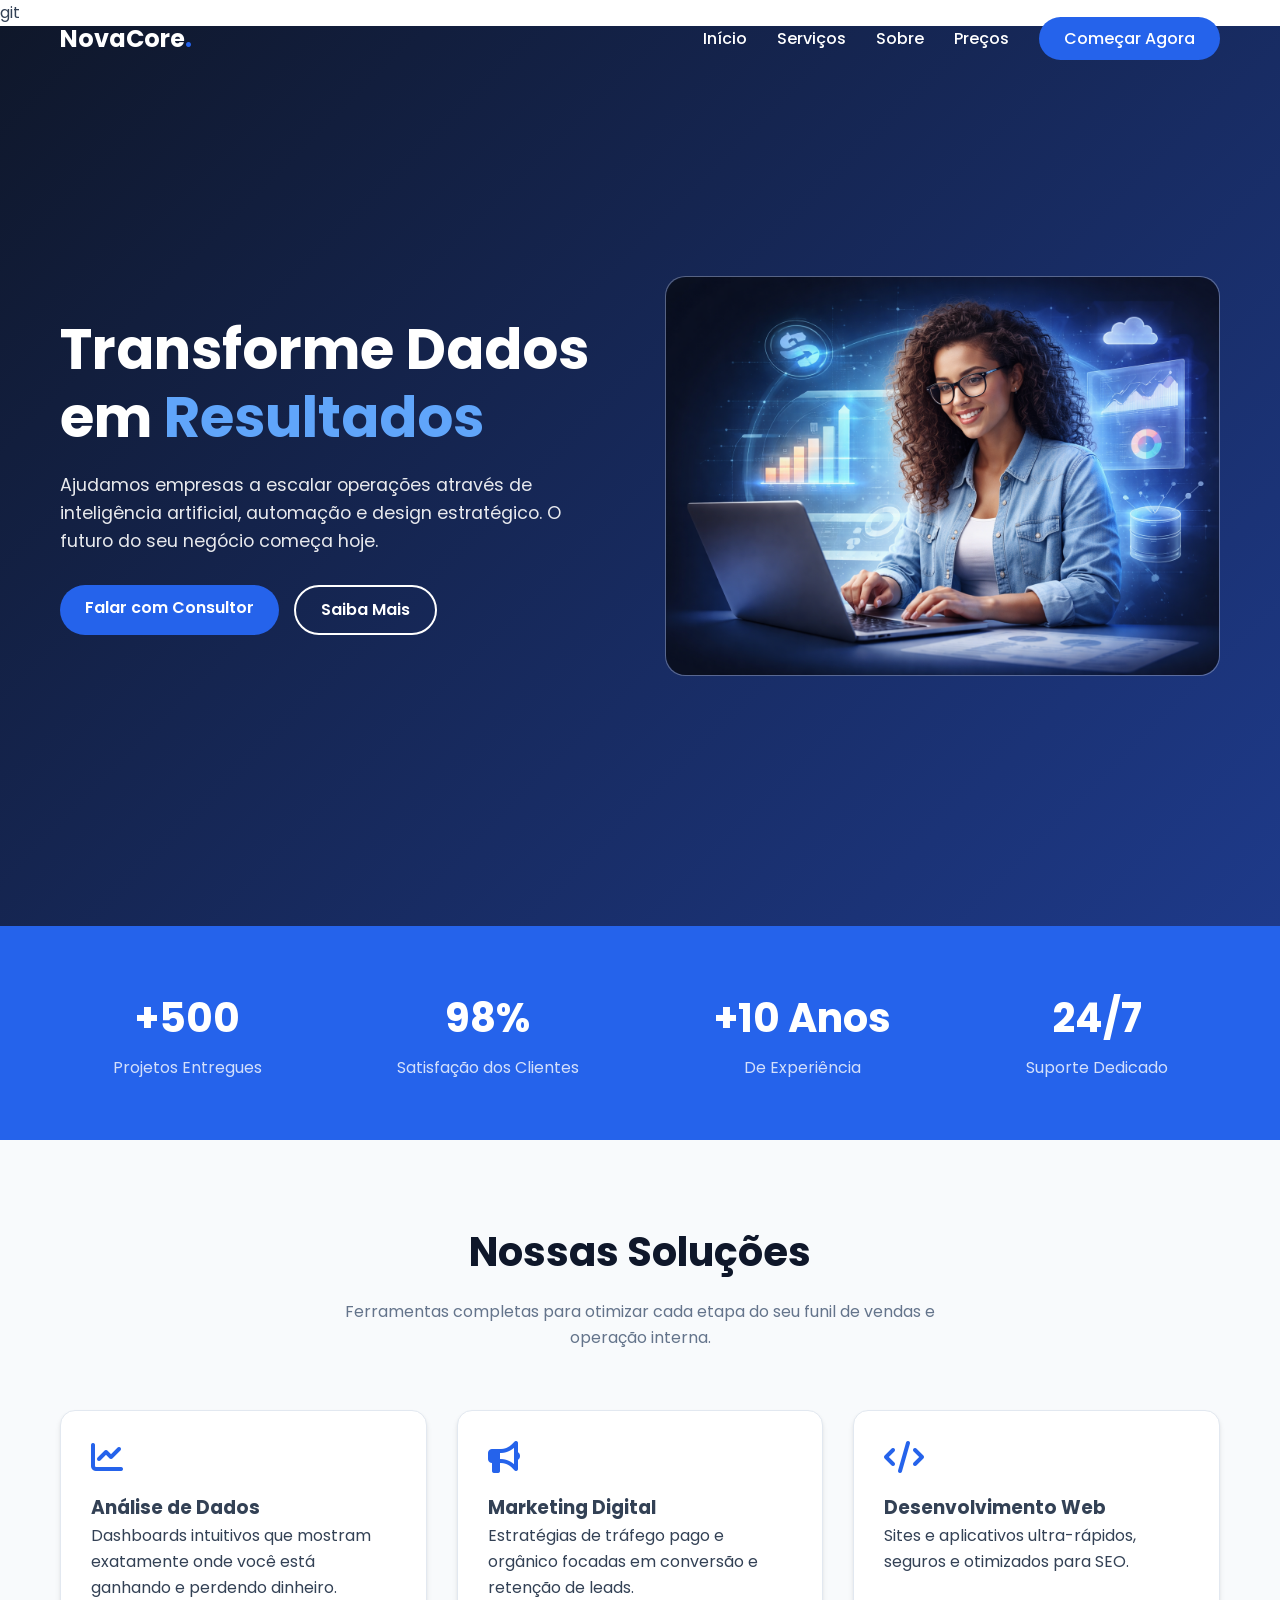
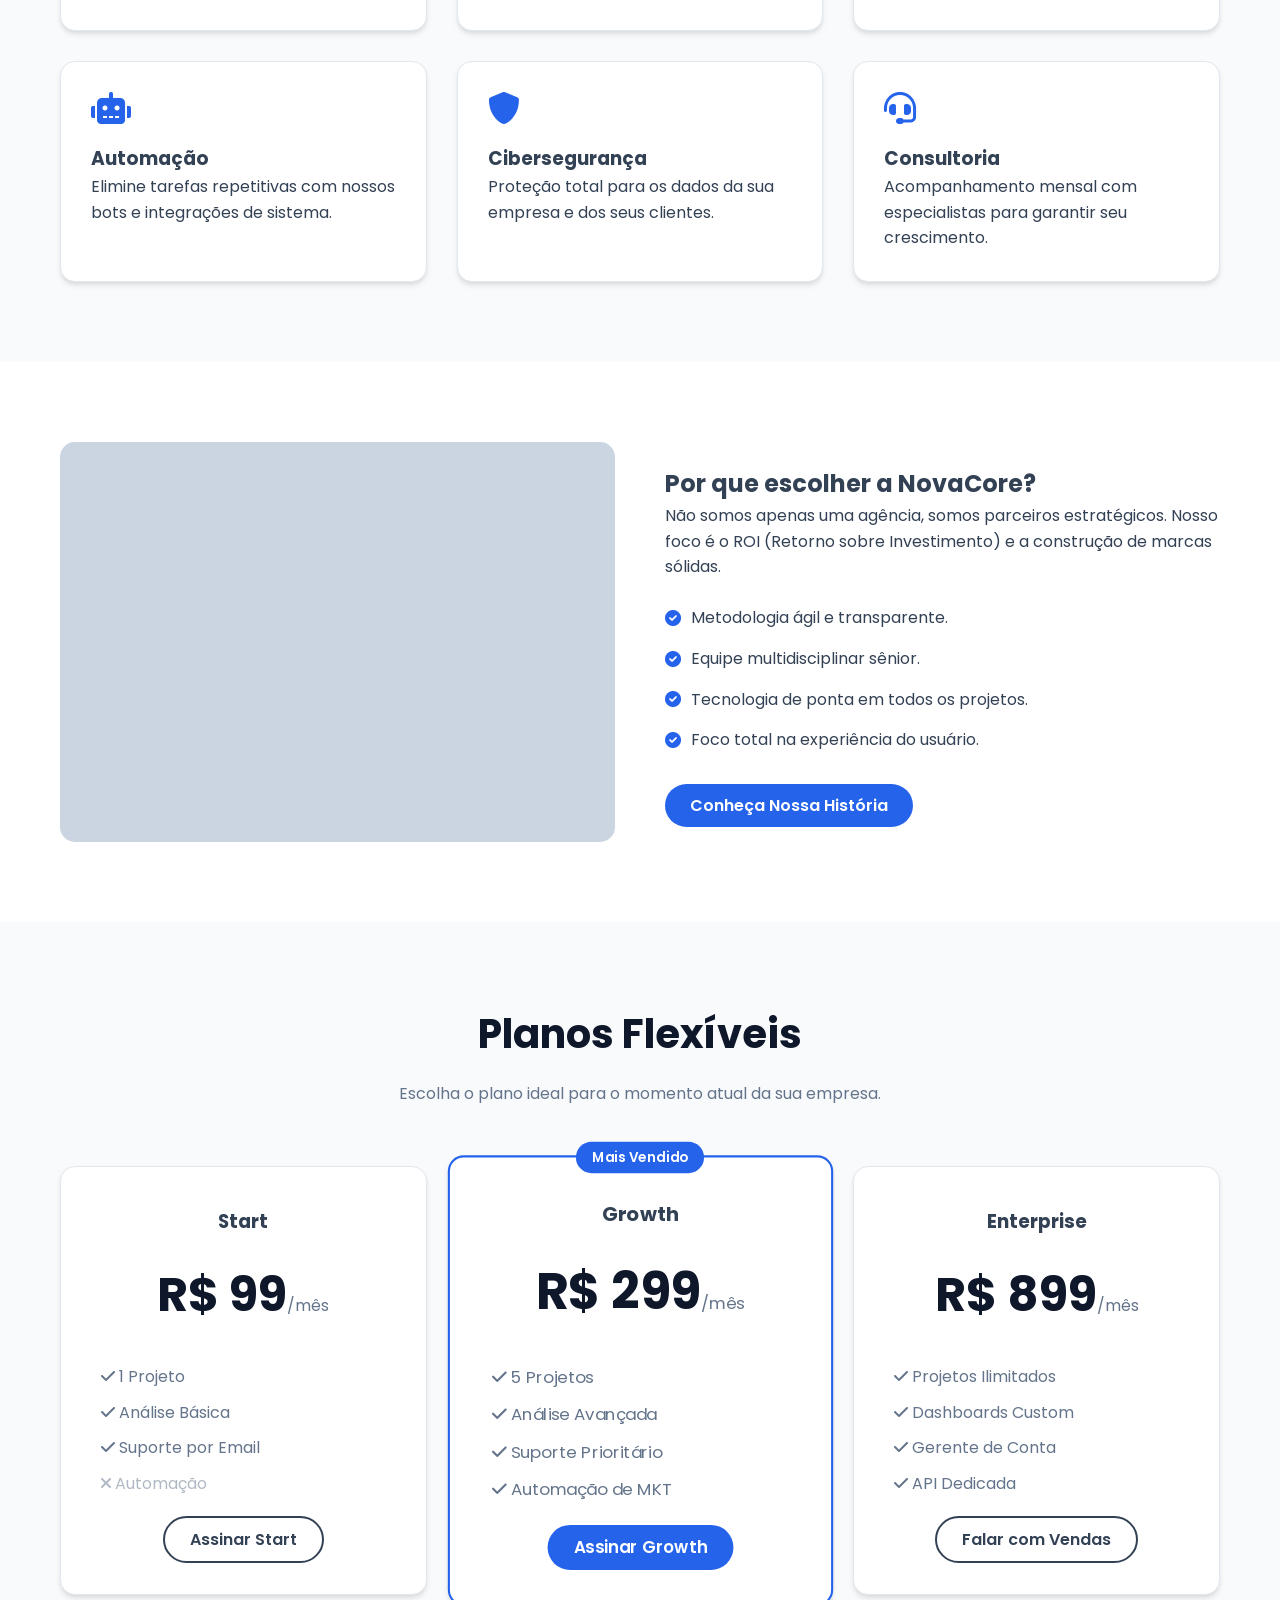
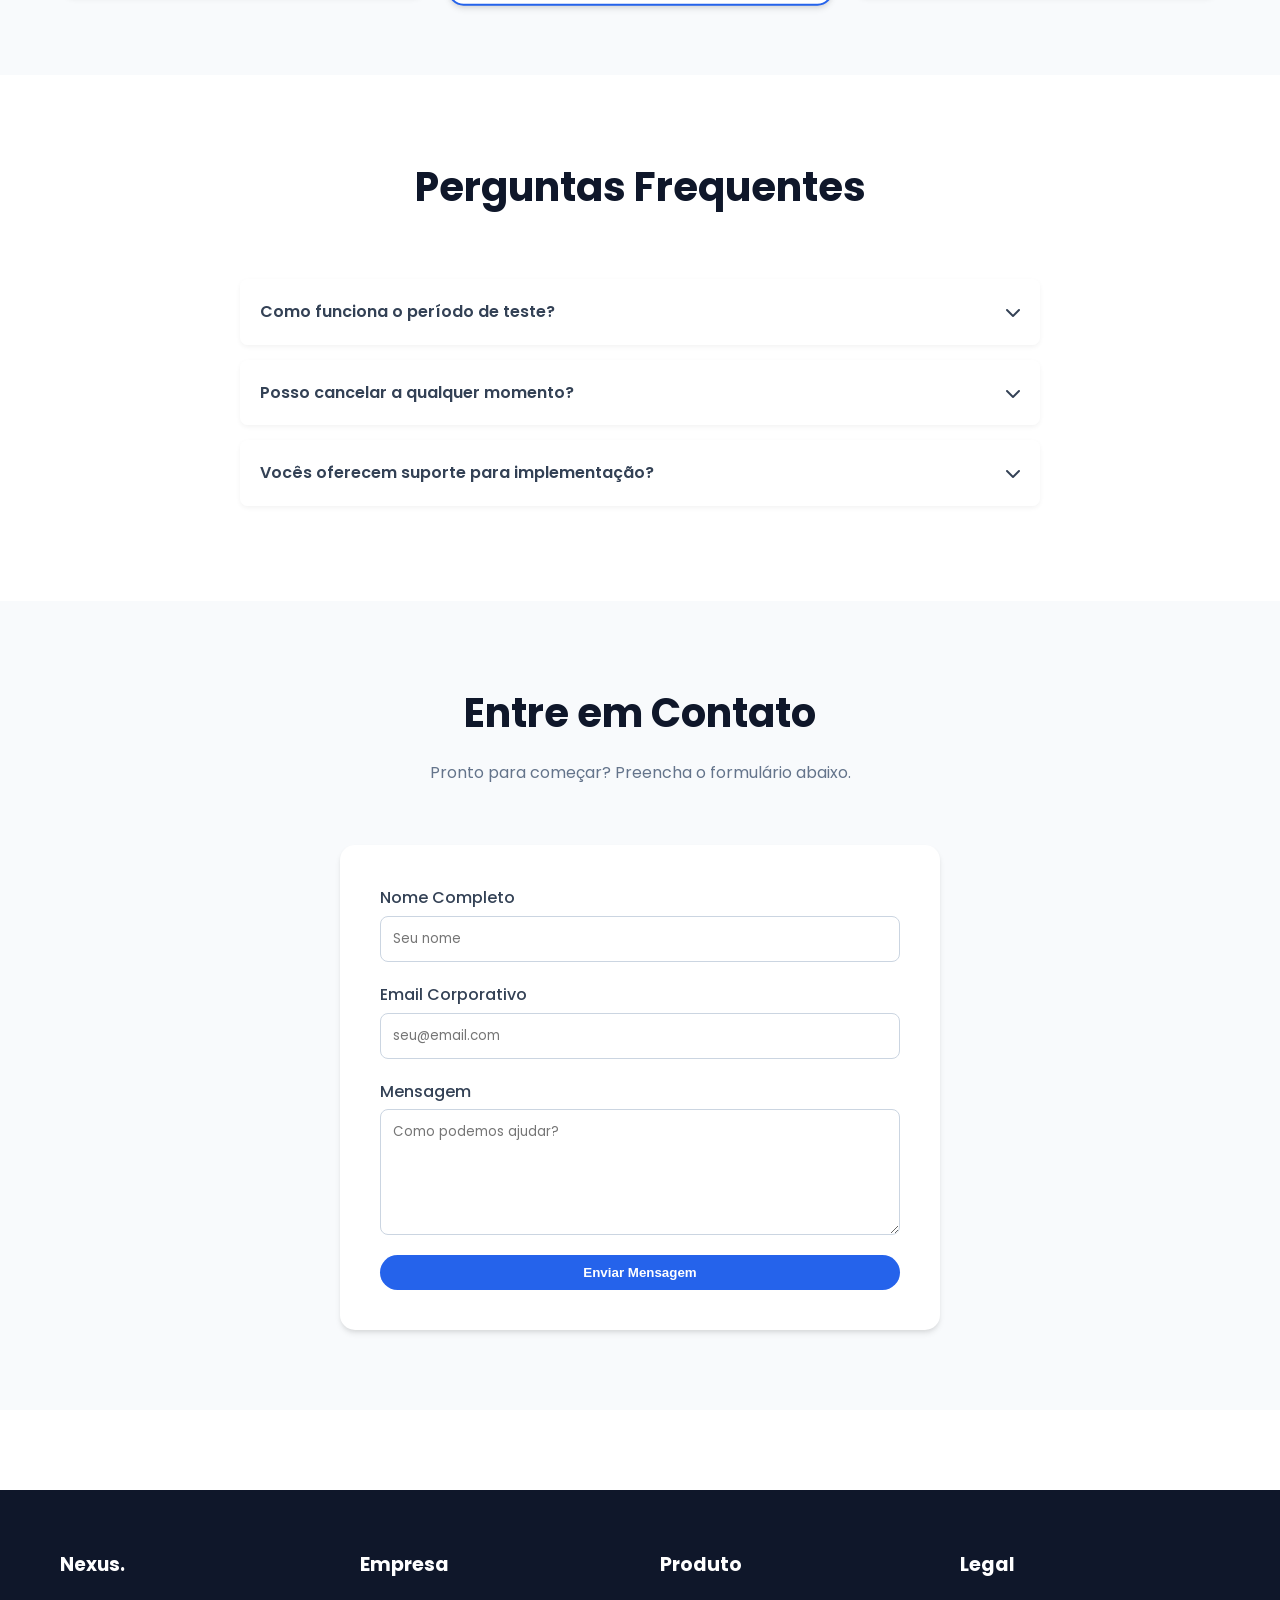
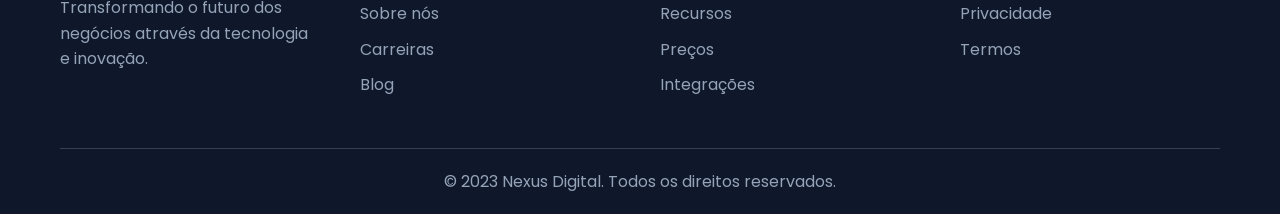
==== projetos/Landing-page/index.html @ 40607ac8 "Portfolio" ====
git <!DOCTYPE html>
<html lang="pt-br">

<head>
    <meta charset="UTF-8">
    <meta name="viewport" content="width=device-width, initial-scale=1.0">
    <title>NovaCore - Soluções Digitais para o Seu Crescimento</title>
    <link href="https://fonts.googleapis.com/css2?family=Poppins:wght@300;400;600;700&display=swap" rel="stylesheet">
    <link rel="stylesheet" href="https://cdnjs.cloudflare.com/ajax/libs/font-awesome/6.0.0/css/all.min.css">

    <style>
        /* --- 1. CONFIGURAÇÕES GERAIS E VARIÁVEIS --- */
        :root {
            --primary-color: #2563eb;
            /* Azul Vibrante */
            --primary-dark: #1e40af;
            --secondary-color: #0f172a;
            /* Azul Escuro/Preto */
            --accent-color: #0ea5e9;
            /* Azul Claro */
            --text-color: #334155;
            --light-bg: #f8fafc;
            --white: #ffffff;
            --transition: all 0.3s ease;
            --shadow: 0 4px 6px -1px rgba(0, 0, 0, 0.1), 0 2px 4px -1px rgba(0, 0, 0, 0.06);
        }

        * {
            margin: 0;
            padding: 0;
            box-sizing: border-box;
        }

        body {
            font-family: 'Poppins', sans-serif;
            color: var(--text-color);
            line-height: 1.6;
            overflow-x: hidden;
        }

        a {
            text-decoration: none;
            color: inherit;
        }

        ul {
            list-style: none;
        }

        img {
            max-width: 100%;
            display: block;
        }

        .container {
            max-width: 1200px;
            margin: 0 auto;
            padding: 0 20px;
        }

        /* --- 2. HEADER E NAV --- */
        header {
            position: fixed;
            top: 0;
            left: 0;
            width: 100%;
            background: transparent;
            z-index: 1000;
            transition: var(--transition);
            padding: 20px 0;
        }

        header.scrolled {
            background: var(--white);
            box-shadow: var(--shadow);
            padding: 15px 0;
        }

        nav {
            display: flex;
            justify-content: space-between;
            align-items: center;
        }

        .logo {
            font-size: 1.5rem;
            font-weight: 700;
            color: var(--white);
        }

        header.scrolled .logo {
            color: var(--secondary-color);
        }

        .nav-links {
            display: flex;
            gap: 30px;
        }

        .nav-links a {
            color: var(--white);
            font-weight: 500;
            transition: var(--transition);
        }

        header.scrolled .nav-links a {
            color: var(--text-color);
        }

        .nav-links a:hover {
            color: var(--accent-color);
        }

        .btn-cta {
            background-color: var(--primary-color);
            color: var(--white);
            padding: 10px 25px;
            border-radius: 50px;
            font-weight: 600;
            transition: var(--transition);
        }

        .btn-cta:hover {
            background-color: var(--primary-dark);
            transform: translateY(-2px);
            color: var(--white);
        }

        /* Menu Mobile Hamburguer */
        .menu-toggle {
            display: none;
            color: var(--white);
            font-size: 1.5rem;
            cursor: pointer;
        }

        header.scrolled .menu-toggle {
            color: var(--secondary-color);
        }

        /* --- 3. HERO SECTION --- */
        .hero {
            background: linear-gradient(135deg, var(--secondary-color) 0%, #1e3a8a 100%);
            height: 100vh;
            display: flex;
            align-items: center;
            color: var(--white);
            padding-top: 80px;
            position: relative;
        }

        .hero-image img {
            width: 100%;
            height: 100%;
            object-fit: cover;
            border-radius: 20px;
        }

        .hero-content {
            display: grid;
            grid-template-columns: 1fr 1fr;
            gap: 50px;
            align-items: center;
        }

        .hero-text h1 {
            font-size: 3.5rem;
            line-height: 1.2;
            margin-bottom: 20px;
        }

        .hero-text p {
            font-size: 1.1rem;
            margin-bottom: 30px;
            opacity: 0.9;
        }

        .hero-buttons {
            display: flex;
            gap: 15px;
        }

        .btn-outline {
            border: 2px solid var(--white);
            color: var(--white);
            padding: 10px 25px;
            border-radius: 50px;
            font-weight: 600;
            transition: var(--transition);
        }

        .btn-outline:hover {
            background: var(--white);
            color: var(--secondary-color);
        }

        /* Placeholder para imagem Hero */
        .hero-image {
            background: rgba(255, 255, 255, 0.1);
            height: 400px;
            border-radius: 20px;
            display: flex;
            align-items: center;
            justify-content: center;
            backdrop-filter: blur(10px);
            border: 1px solid rgba(255, 255, 255, 0.2);
        }

        /* --- 4. SECTIONS GERAIS --- */
        section {
            padding: 80px 0;
        }

        .section-header {
            text-align: center;
            margin-bottom: 60px;
        }

        .section-header h2 {
            font-size: 2.5rem;
            color: var(--secondary-color);
            margin-bottom: 15px;
        }

        .section-header p {
            max-width: 600px;
            margin: 0 auto;
            color: #64748b;
        }

        /* --- 5. FEATURES / SERVIÇOS --- */
        .features-grid {
            display: grid;
            grid-template-columns: repeat(auto-fit, minmax(300px, 1fr));
            gap: 30px;
        }

        .feature-card {
            background: var(--white);
            padding: 30px;
            border-radius: 15px;
            box-shadow: var(--shadow);
            transition: var(--transition);
            border: 1px solid #e2e8f0;
        }

        .feature-card:hover {
            transform: translateY(-10px);
            border-color: var(--primary-color);
        }

        .feature-icon {
            font-size: 2rem;
            color: var(--primary-color);
            margin-bottom: 20px;
        }

        /* --- 6. ABOUT SECTION --- */
        .bg-light {
            background-color: var(--light-bg);
        }

        .about-grid {
            display: grid;
            grid-template-columns: 1fr 1fr;
            gap: 50px;
            align-items: center;
        }

        .about-img {
            background: #cbd5e1;
            height: 400px;
            border-radius: 15px;
            background-image: url('https://images.unsplash.com/photo-1522071820081-009f0129c71c?ixlib=rb-1.2.1&auto=format&fit=crop&w=800&q=80');
            background-size: cover;
            background-position: center;
        }

        .check-list li {
            margin-bottom: 15px;
            display: flex;
            align-items: center;
            gap: 10px;
        }

        .check-list i {
            color: var(--primary-color);
        }

        /* --- 7. ESTATÍSTICAS --- */
        .stats {
            background: var(--primary-color);
            color: var(--white);
            padding: 60px 0;
        }

        .stats-grid {
            display: flex;
            justify-content: space-around;
            text-align: center;
            flex-wrap: wrap;
            gap: 30px;
        }

        .stat-item h3 {
            font-size: 2.5rem;
            margin-bottom: 5px;
        }

        .stat-item p {
            opacity: 0.8;
        }

        /* --- 8. PREÇOS --- */
        .pricing-grid {
            display: grid;
            grid-template-columns: repeat(auto-fit, minmax(300px, 1fr));
            gap: 30px;
        }

        .price-card {
            background: var(--white);
            padding: 40px;
            border-radius: 15px;
            text-align: center;
            box-shadow: var(--shadow);
            border: 1px solid #e2e8f0;
            position: relative;
        }

        .price-card.popular {
            border: 2px solid var(--primary-color);
            transform: scale(1.05);
            z-index: 2;
        }

        .popular-badge {
            position: absolute;
            top: -15px;
            left: 50%;
            transform: translateX(-50%);
            background: var(--primary-color);
            color: var(--white);
            padding: 5px 15px;
            border-radius: 20px;
            font-size: 0.8rem;
            font-weight: 600;
        }

        .price {
            font-size: 3rem;
            font-weight: 700;
            color: var(--secondary-color);
            margin: 20px 0;
        }

        .price span {
            font-size: 1rem;
            color: #64748b;
            font-weight: 400;
        }

        .price-features {
            margin: 30px 0;
            text-align: left;
        }

        .price-features li {
            margin-bottom: 10px;
            color: #64748b;
        }

        /* --- 9. FAQ ACCORDION --- */
        .accordion {
            max-width: 800px;
            margin: 0 auto;
        }

        .accordion-item {
            background: var(--white);
            margin-bottom: 15px;
            border-radius: 8px;
            box-shadow: 0 2px 5px rgba(0, 0, 0, 0.05);
            overflow: hidden;
        }

        .accordion-header {
            padding: 20px;
            cursor: pointer;
            display: flex;
            justify-content: space-between;
            align-items: center;
            font-weight: 600;
            background: var(--white);
        }

        .accordion-content {
            padding: 0 20px;
            max-height: 0;
            overflow: hidden;
            transition: max-height 0.3s ease-out;
            background: #f8fafc;
        }

        .accordion-content p {
            padding: 20px 0;
        }

        .accordion-header.active i {
            transform: rotate(180deg);
        }

        .accordion-header i {
            transition: transform 0.3s ease;
        }

        /* --- 10. CONTATO E FOOTER --- */
        .contact-form {
            max-width: 600px;
            margin: 0 auto;
            background: var(--white);
            padding: 40px;
            border-radius: 15px;
            box-shadow: var(--shadow);
        }

        .form-group {
            margin-bottom: 20px;
        }

        .form-group label {
            display: block;
            margin-bottom: 5px;
            font-weight: 500;
        }

        .form-group input,
        .form-group textarea {
            width: 100%;
            padding: 12px;
            border: 1px solid #cbd5e1;
            border-radius: 8px;
            font-family: inherit;
        }

        .form-group input:focus,
        .form-group textarea:focus {
            outline: none;
            border-color: var(--primary-color);
        }

        footer {
            background: var(--secondary-color);
            color: var(--white);
            padding: 60px 0 20px;
            margin-top: 80px;
        }

        .footer-grid {
            display: grid;
            grid-template-columns: repeat(auto-fit, minmax(200px, 1fr));
            gap: 40px;
            margin-bottom: 40px;
        }

        .footer-col h4 {
            margin-bottom: 20px;
            font-size: 1.2rem;
        }

        .footer-col ul li {
            margin-bottom: 10px;
        }

        .footer-col ul li a {
            color: #94a3b8;
            transition: var(--transition);
        }

        .footer-col ul li a:hover {
            color: var(--white);
        }

        .copyright {
            text-align: center;
            border-top: 1px solid #334155;
            padding-top: 20px;
            color: #94a3b8;
        }

        /* --- RESPONSIVIDADE --- */
        @media (max-width: 768px) {
            .nav-links {
                display: none;
                /* Esconde menu no desktop */
                flex-direction: column;
                position: absolute;
                top: 70px;
                right: 0;
                width: 100%;
                background: var(--secondary-color);
                text-align: center;
                padding: 20px 0;
            }

            .nav-links.active {
                display: flex;
            }

            .menu-toggle {
                display: block;
            }

            .hero-content {
                grid-template-columns: 1fr;
                text-align: center;
            }

            .hero-text h1 {
                font-size: 2.5rem;
            }

            .hero-buttons {
                justify-content: center;
            }

            .about-grid {
                grid-template-columns: 1fr;
            }

            .price-card.popular {
                transform: scale(1);
            }

            .hero-image {
                display: none;
            }
        }
    </style>
</head>

<body>

    <header id="header">
        <div class="container">
            <nav>
                <a href="#" class="logo">NovaCore<span style="color:var(--primary-color)">.</span></a>
                <div class="menu-toggle" id="mobile-menu">
                    <i class="fas fa-bars"></i>
                </div>
                <ul class="nav-links">
                    <li><a href="#inicio">Início</a></li>
                    <li><a href="#servicos">Serviços</a></li>
                    <li><a href="#sobre">Sobre</a></li>
                    <li><a href="#precos">Preços</a></li>
                    <li><a href="#contato" class="btn-cta">Começar Agora</a></li>
                </ul>
            </nav>
        </div>
    </header>

    <section class="hero" id="inicio">
        <div class="container">
            <div class="hero-content">
                <div class="hero-text">
                    <h1>Transforme Dados em <span style="color: #60a5fa;">Resultados</span></h1>
                    <p>Ajudamos empresas a escalar operações através de inteligência artificial, automação e design
                        estratégico. O futuro do seu negócio começa hoje.</p>
                    <div class="hero-buttons">
                        <a href="#contato" class="btn-cta">Falar com Consultor</a>
                        <a href="#servicos" class="btn-outline">Saiba Mais</a>
                    </div>
                </div>
                <div class="hero-image">
                    <img src="img/imagem01.png" alt="Imagem tecnologia">
                </div>
            </div>
        </div>
    </section>

    <div class="stats">
        <div class="container">
            <div class="stats-grid">
                <div class="stat-item">
                    <h3>+500</h3>
                    <p>Projetos Entregues</p>
                </div>
                <div class="stat-item">
                    <h3>98%</h3>
                    <p>Satisfação dos Clientes</p>
                </div>
                <div class="stat-item">
                    <h3>+10 Anos</h3>
                    <p>De Experiência</p>
                </div>
                <div class="stat-item">
                    <h3>24/7</h3>
                    <p>Suporte Dedicado</p>
                </div>
            </div>
        </div>
    </div>

    <section id="servicos" class="bg-light">
        <div class="container">
            <div class="section-header">
                <h2>Nossas Soluções</h2>
                <p>Ferramentas completas para otimizar cada etapa do seu funil de vendas e operação interna.</p>
            </div>
            <div class="features-grid">
                <div class="feature-card">
                    <i class="fas fa-chart-line feature-icon"></i>
                    <h3>Análise de Dados</h3>
                    <p>Dashboards intuitivos que mostram exatamente onde você está ganhando e perdendo dinheiro.</p>
                </div>
                <div class="feature-card">
                    <i class="fas fa-bullhorn feature-icon"></i>
                    <h3>Marketing Digital</h3>
                    <p>Estratégias de tráfego pago e orgânico focadas em conversão e retenção de leads.</p>
                </div>
                <div class="feature-card">
                    <i class="fas fa-code feature-icon"></i>
                    <h3>Desenvolvimento Web</h3>
                    <p>Sites e aplicativos ultra-rápidos, seguros e otimizados para SEO.</p>
                </div>
                <div class="feature-card">
                    <i class="fas fa-robot feature-icon"></i>
                    <h3>Automação</h3>
                    <p>Elimine tarefas repetitivas com nossos bots e integrações de sistema.</p>
                </div>
                <div class="feature-card">
                    <i class="fas fa-shield-alt feature-icon"></i>
                    <h3>Cibersegurança</h3>
                    <p>Proteção total para os dados da sua empresa e dos seus clientes.</p>
                </div>
                <div class="feature-card">
                    <i class="fas fa-headset feature-icon"></i>
                    <h3>Consultoria</h3>
                    <p>Acompanhamento mensal com especialistas para garantir seu crescimento.</p>
                </div>
            </div>
        </div>
    </section>

    <section id="sobre">
        <div class="container">
            <div class="about-grid">
                <div class="about-img">
                </div>
                <div class="about-text">
                    <h2>Por que escolher a NovaCore?</h2>
                    <p>Não somos apenas uma agência, somos parceiros estratégicos. Nosso foco é o ROI (Retorno sobre
                        Investimento) e a construção de marcas sólidas.</p>
                    <br>
                    <ul class="check-list">
                        <li><i class="fas fa-check-circle"></i> Metodologia ágil e transparente.</li>
                        <li><i class="fas fa-check-circle"></i> Equipe multidisciplinar sênior.</li>
                        <li><i class="fas fa-check-circle"></i> Tecnologia de ponta em todos os projetos.</li>
                        <li><i class="fas fa-check-circle"></i> Foco total na experiência do usuário.</li>
                    </ul>
                    <br>
                    <a href="#" class="btn-cta">Conheça Nossa História</a>
                </div>
            </div>
        </div>
    </section>

    <section id="precos" class="bg-light">
        <div class="container">
            <div class="section-header">
                <h2>Planos Flexíveis</h2>
                <p>Escolha o plano ideal para o momento atual da sua empresa.</p>
            </div>
            <div class="pricing-grid">
                <div class="price-card">
                    <h3>Start</h3>
                    <div class="price">R$ 99<span>/mês</span></div>
                    <ul class="price-features">
                        <li><i class="fas fa-check"></i> 1 Projeto</li>
                        <li><i class="fas fa-check"></i> Análise Básica</li>
                        <li><i class="fas fa-check"></i> Suporte por Email</li>
                        <li style="opacity: 0.5;"><i class="fas fa-times"></i> Automação</li>
                    </ul>
                    <a href="#" class="btn-outline"
                        style="color:var(--text-color); border-color:var(--text-color)">Assinar Start</a>
                </div>

                <div class="price-card popular">
                    <div class="popular-badge">Mais Vendido</div>
                    <h3>Growth</h3>
                    <div class="price">R$ 299<span>/mês</span></div>
                    <ul class="price-features">
                        <li><i class="fas fa-check"></i> 5 Projetos</li>
                        <li><i class="fas fa-check"></i> Análise Avançada</li>
                        <li><i class="fas fa-check"></i> Suporte Prioritário</li>
                        <li><i class="fas fa-check"></i> Automação de MKT</li>
                    </ul>
                    <a href="#" class="btn-cta">Assinar Growth</a>
                </div>

                <div class="price-card">
                    <h3>Enterprise</h3>
                    <div class="price">R$ 899<span>/mês</span></div>
                    <ul class="price-features">
                        <li><i class="fas fa-check"></i> Projetos Ilimitados</li>
                        <li><i class="fas fa-check"></i> Dashboards Custom</li>
                        <li><i class="fas fa-check"></i> Gerente de Conta</li>
                        <li><i class="fas fa-check"></i> API Dedicada</li>
                    </ul>
                    <a href="#" class="btn-outline"
                        style="color:var(--text-color); border-color:var(--text-color)">Falar com Vendas</a>
                </div>
            </div>
        </div>
    </section>

    <section id="faq">
        <div class="container">
            <div class="section-header">
                <h2>Perguntas Frequentes</h2>
            </div>
            <div class="accordion">
                <div class="accordion-item">
                    <div class="accordion-header">
                        Como funciona o período de teste?
                        <i class="fas fa-chevron-down"></i>
                    </div>
                    <div class="accordion-content">
                        <p>Oferecemos 14 dias gratuitos no plano Growth para você testar todas as funcionalidades sem
                            compromisso. Não exigimos cartão de crédito.</p>
                    </div>
                </div>
                <div class="accordion-item">
                    <div class="accordion-header">
                        Posso cancelar a qualquer momento?
                        <i class="fas fa-chevron-down"></i>
                    </div>
                    <div class="accordion-content">
                        <p>Sim! Não temos fidelidade. Você pode cancelar sua assinatura diretamente no painel do usuário
                            com um clique.</p>
                    </div>
                </div>
                <div class="accordion-item">
                    <div class="accordion-header">
                        Vocês oferecem suporte para implementação?
                        <i class="fas fa-chevron-down"></i>
                    </div>
                    <div class="accordion-content">
                        <p>Sim, todos os planos contam com suporte. O plano Enterprise inclui um gerente de conta
                            dedicado para auxiliar na implementação técnica.</p>
                    </div>
                </div>
            </div>
        </div>
    </section>

    <section id="contato" class="bg-light">
        <div class="container">
            <div class="section-header">
                <h2>Entre em Contato</h2>
                <p>Pronto para começar? Preencha o formulário abaixo.</p>
            </div>
            <div class="contact-form">
                <form id="formContato">
                    <div class="form-group">
                        <label>Nome Completo</label>
                        <input type="text" placeholder="Seu nome" required>
                    </div>
                    <div class="form-group">
                        <label>Email Corporativo</label>
                        <input type="email" placeholder="seu@email.com" required>
                    </div>
                    <div class="form-group">
                        <label>Mensagem</label>
                        <textarea rows="5" placeholder="Como podemos ajudar?" required></textarea>
                    </div>
                    <button type="submit" class="btn-cta" style="border:none; width:100%; cursor:pointer;">Enviar
                        Mensagem</button>
                </form>
            </div>
        </div>
    </section>

    <footer>
        <div class="container">
            <div class="footer-grid">
                <div class="footer-col">
                    <h3>Nexus.</h3>
                    <p style="margin-top: 15px; color: #94a3b8;">Transformando o futuro dos negócios através da
                        tecnologia e inovação.</p>
                </div>
                <div class="footer-col">
                    <h4>Empresa</h4>
                    <ul>
                        <li><a href="#">Sobre nós</a></li>
                        <li><a href="#">Carreiras</a></li>
                        <li><a href="#">Blog</a></li>
                    </ul>
                </div>
                <div class="footer-col">
                    <h4>Produto</h4>
                    <ul>
                        <li><a href="#">Recursos</a></li>
                        <li><a href="#">Preços</a></li>
                        <li><a href="#">Integrações</a></li>
                    </ul>
                </div>
                <div class="footer-col">
                    <h4>Legal</h4>
                    <ul>
                        <li><a href="#">Privacidade</a></li>
                        <li><a href="#">Termos</a></li>
                    </ul>
                </div>
            </div>
            <div class="copyright">
                <p>&copy; 2023 Nexus Digital. Todos os direitos reservados.</p>
            </div>
        </div>
    </footer>

    <script>
        // 1. Header Fixo ao Rolar
        window.addEventListener('scroll', function () {
            const header = document.querySelector('header');
            header.classList.toggle('scrolled', window.scrollY > 50);
        });

        // 2. Menu Mobile
        const menuToggle = document.getElementById('mobile-menu');
        const navLinks = document.querySelector('.nav-links');

        menuToggle.addEventListener('click', () => {
            navLinks.classList.toggle('active');
        });

        // Fechar menu ao clicar em um link
        document.querySelectorAll('.nav-links a').forEach(link => {
            link.addEventListener('click', () => {
                navLinks.classList.remove('active');
            });
        });

        // 3. Accordion FAQ
        const accordionHeaders = document.querySelectorAll('.accordion-header');

        accordionHeaders.forEach(header => {
            header.addEventListener('click', () => {
                const content = header.nextElementSibling;
                header.classList.toggle('active');

                if (header.classList.contains('active')) {
                    content.style.maxHeight = content.scrollHeight + "px";
                } else {
                    content.style.maxHeight = 0;
                }

                // Fecha outros (Opcional - estilo sanfona única)
                accordionHeaders.forEach(otherHeader => {
                    if (otherHeader !== header && otherHeader.classList.contains('active')) {
                        otherHeader.classList.remove('active');
                        otherHeader.nextElementSibling.style.maxHeight = 0;
                    }
                });
            });
        });

        // 4. Simulação de Envio de Formulário
        document.getElementById('formContato').addEventListener('submit', function (e) {
            e.preventDefault();
            const btn = this.querySelector('button');
            const originalText = btn.innerText;

            btn.innerText = 'Enviando...';

            setTimeout(() => {
                alert('Mensagem enviada com sucesso! Entraremos em contato em breve.');
                this.reset();
                btn.innerText = originalText;
            }, 1500);
        });

        // 5. Scroll Suave (Smooth Scroll) para navegadores antigos
        document.querySelectorAll('a[href^="#"]').forEach(anchor => {
            anchor.addEventListener('click', function (e) {
                e.preventDefault();
                document.querySelector(this.getAttribute('href')).scrollIntoView({
                    behavior: 'smooth'
                });
            });
        });
    </script>
</body>

</html>
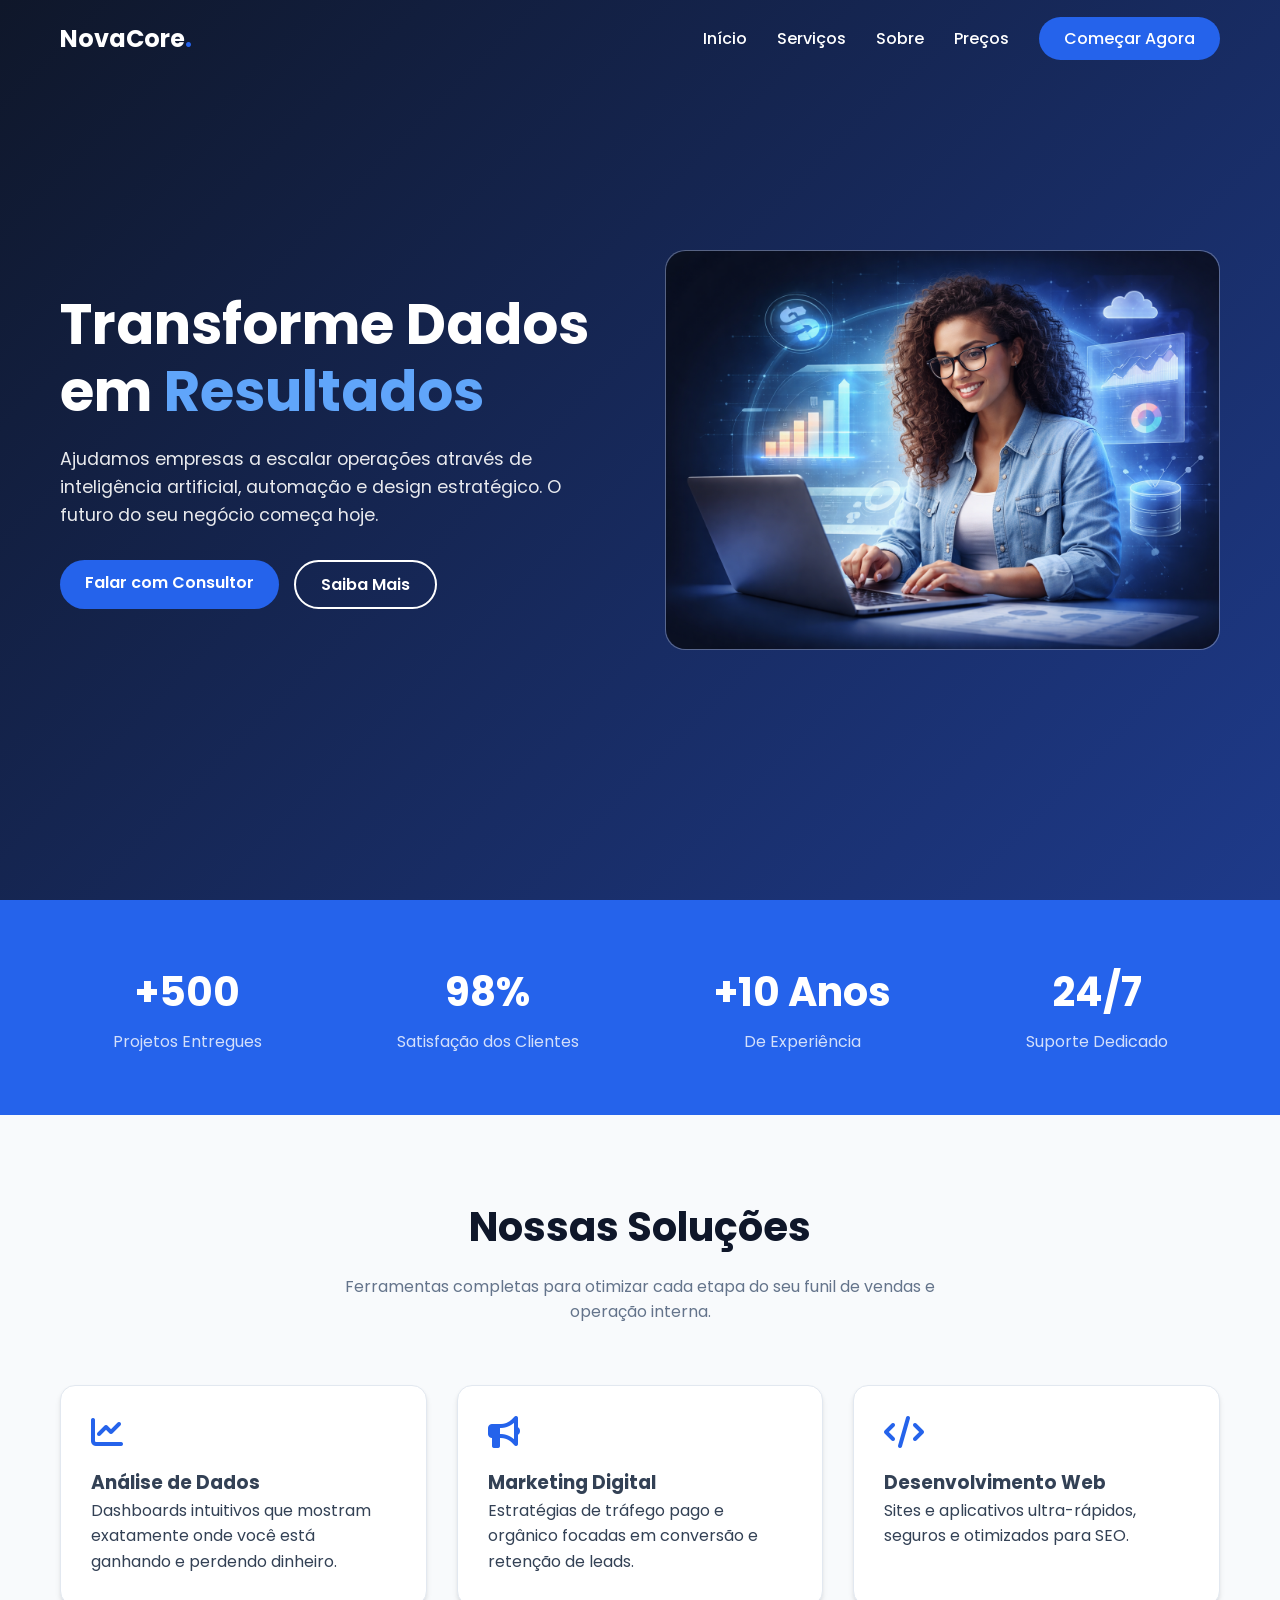
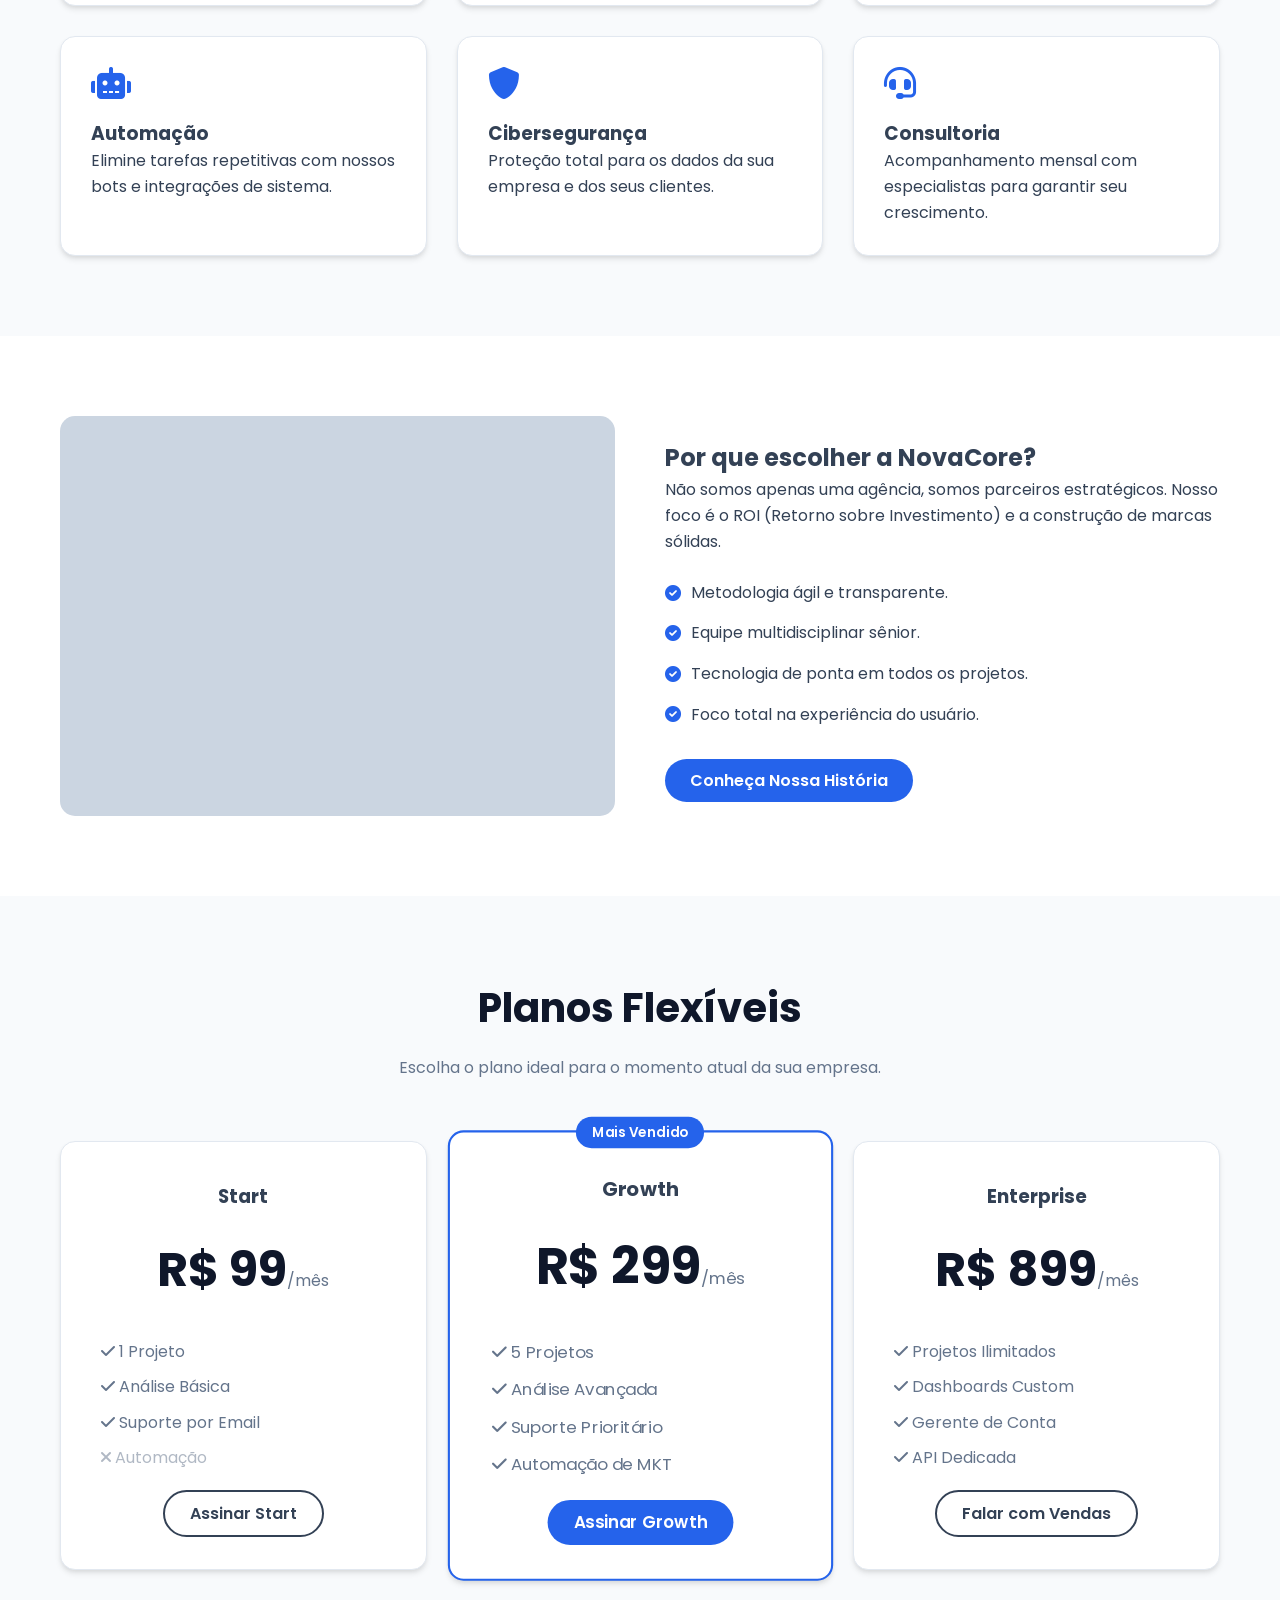
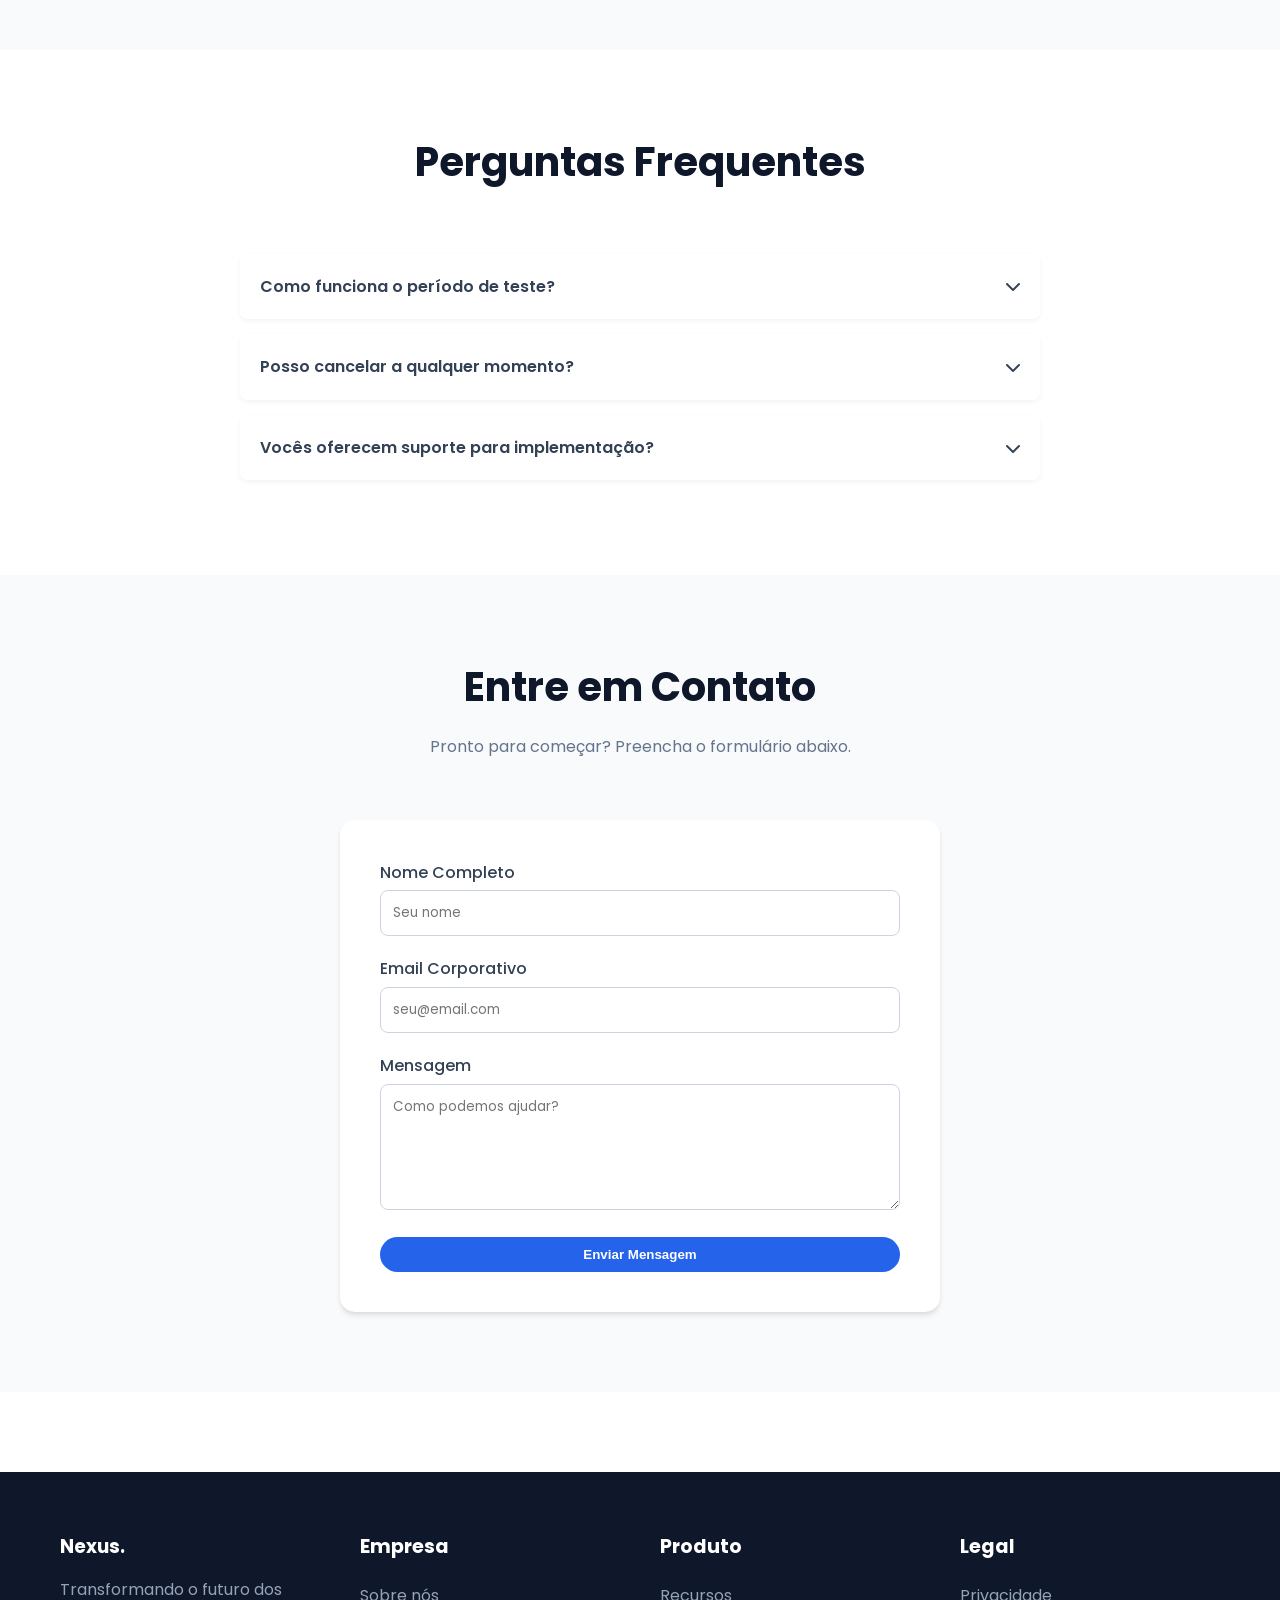
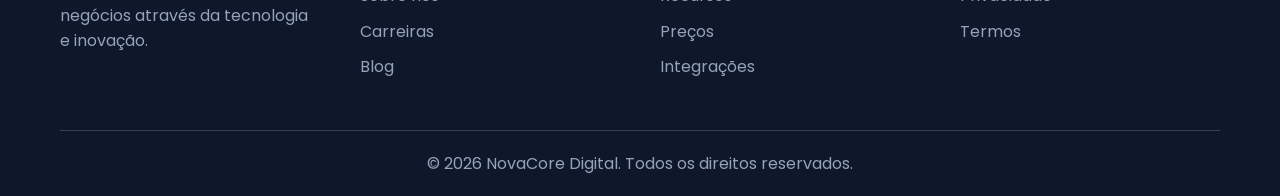
==== commit 6217a014: "corrigindo erro do git no html" ====
--- a/projetos/Landing-page/index.html
+++ b/projetos/Landing-page/index.html
@@ -1,4 +1,4 @@
-git <!DOCTYPE html>
+<!DOCTYPE html>
 <html lang="pt-br">
 
 <head>
@@ -814,7 +814,7 @@
                 </div>
             </div>
             <div class="copyright">
-                <p>&copy; 2023 Nexus Digital. Todos os direitos reservados.</p>
+                <p>&copy; 2026 NovaCore Digital. Todos os direitos reservados.</p>
             </div>
         </div>
     </footer>
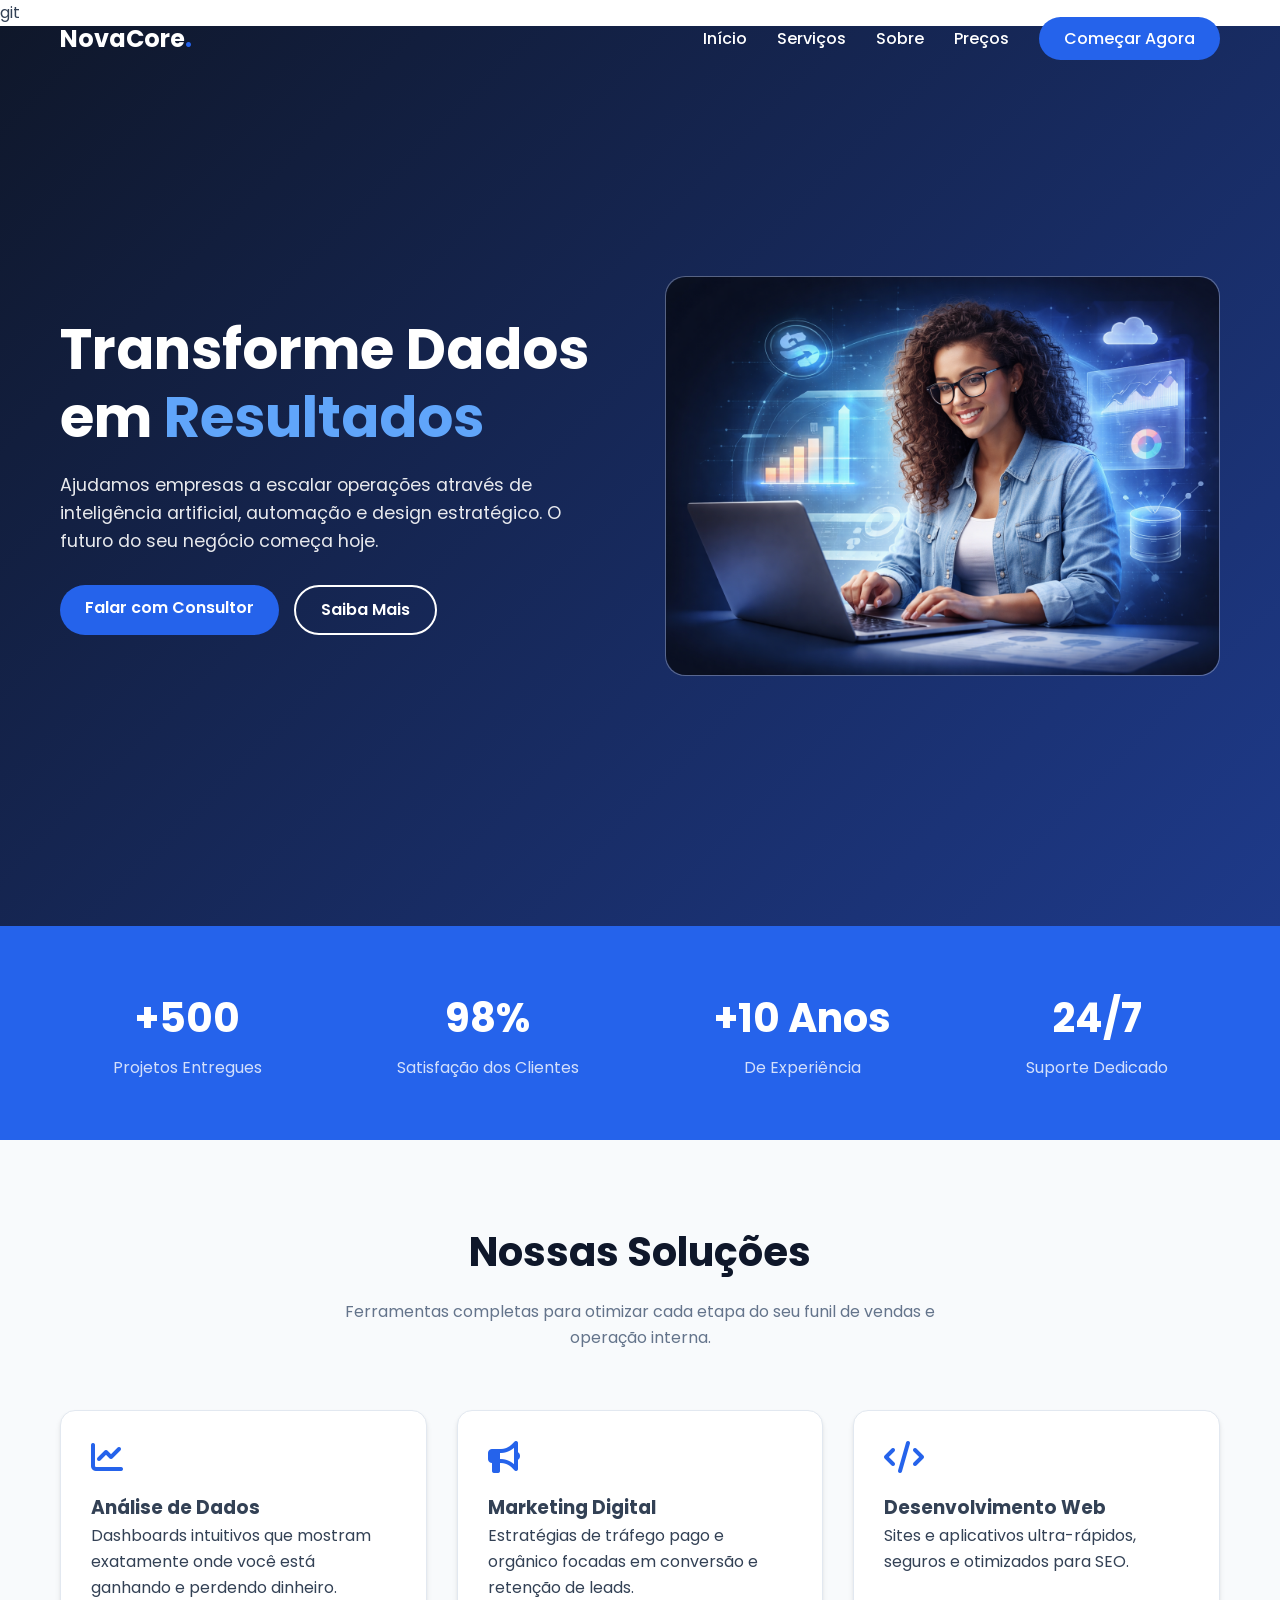
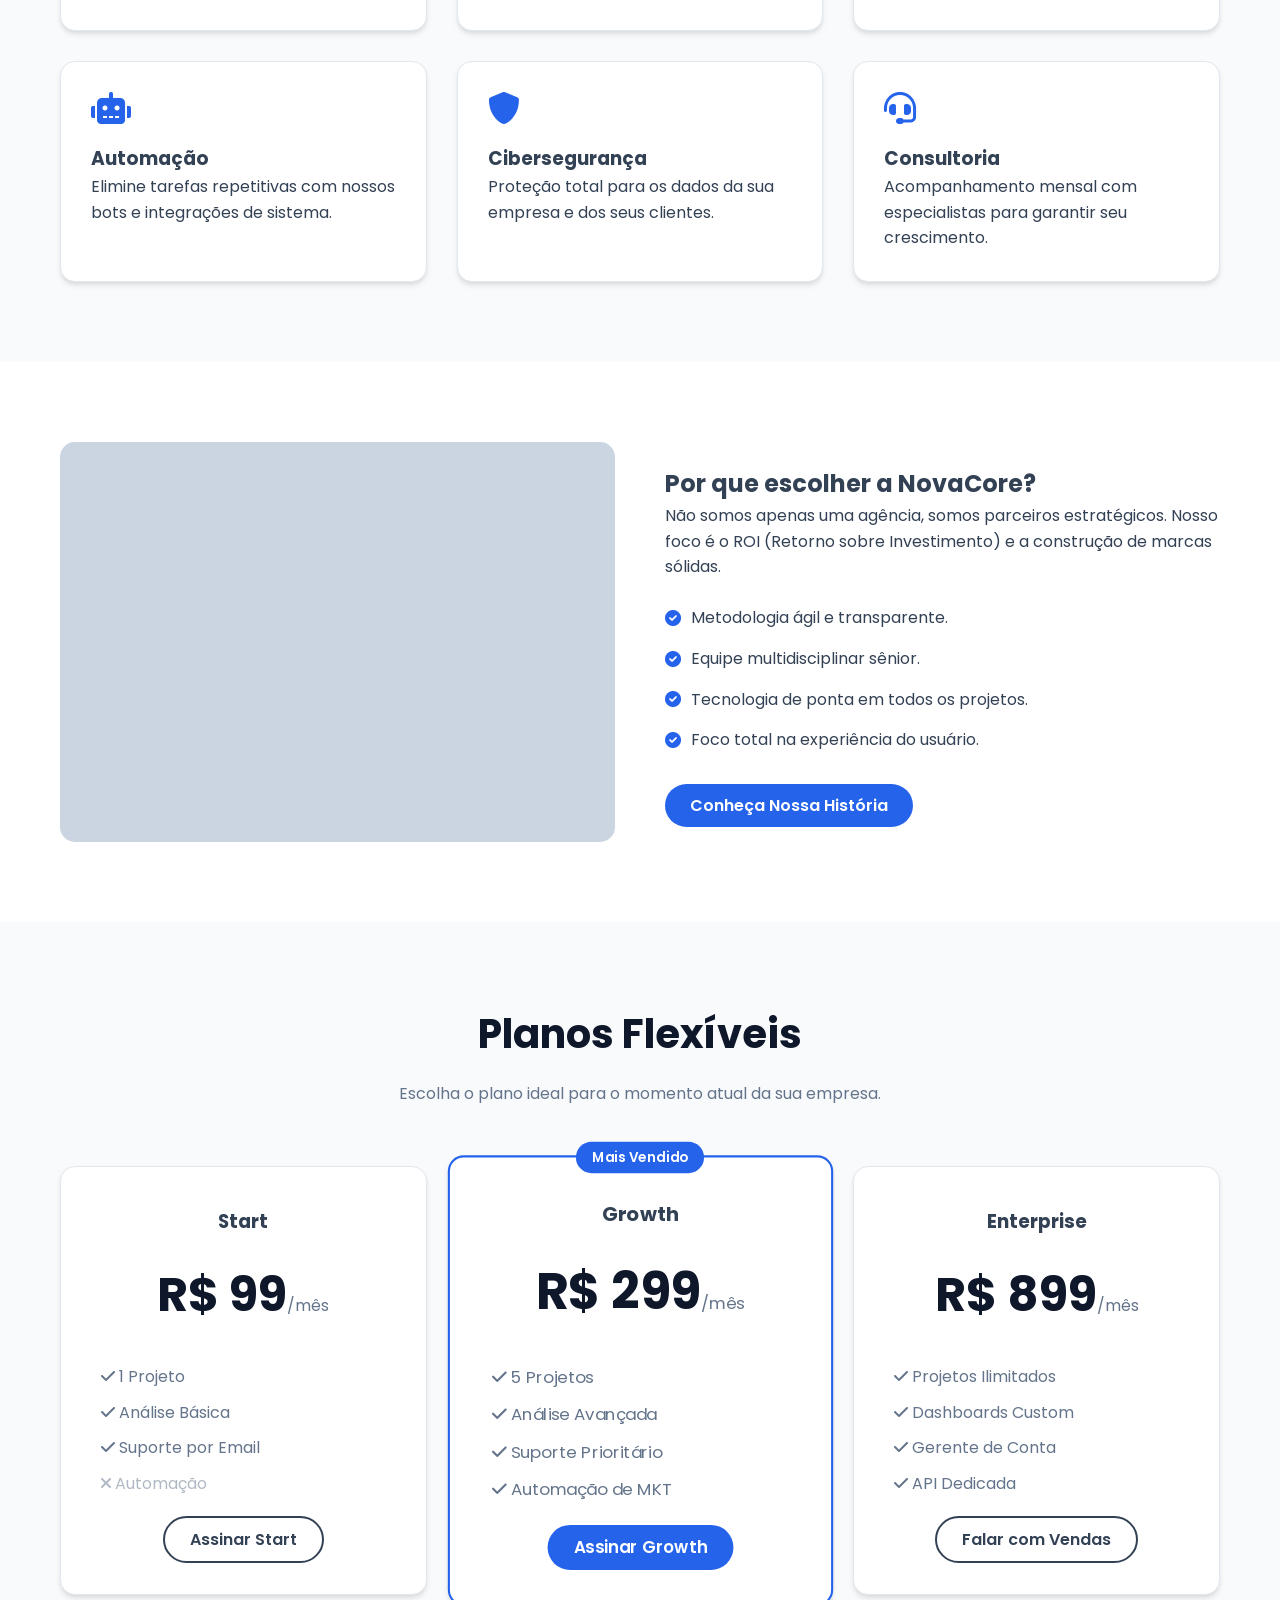
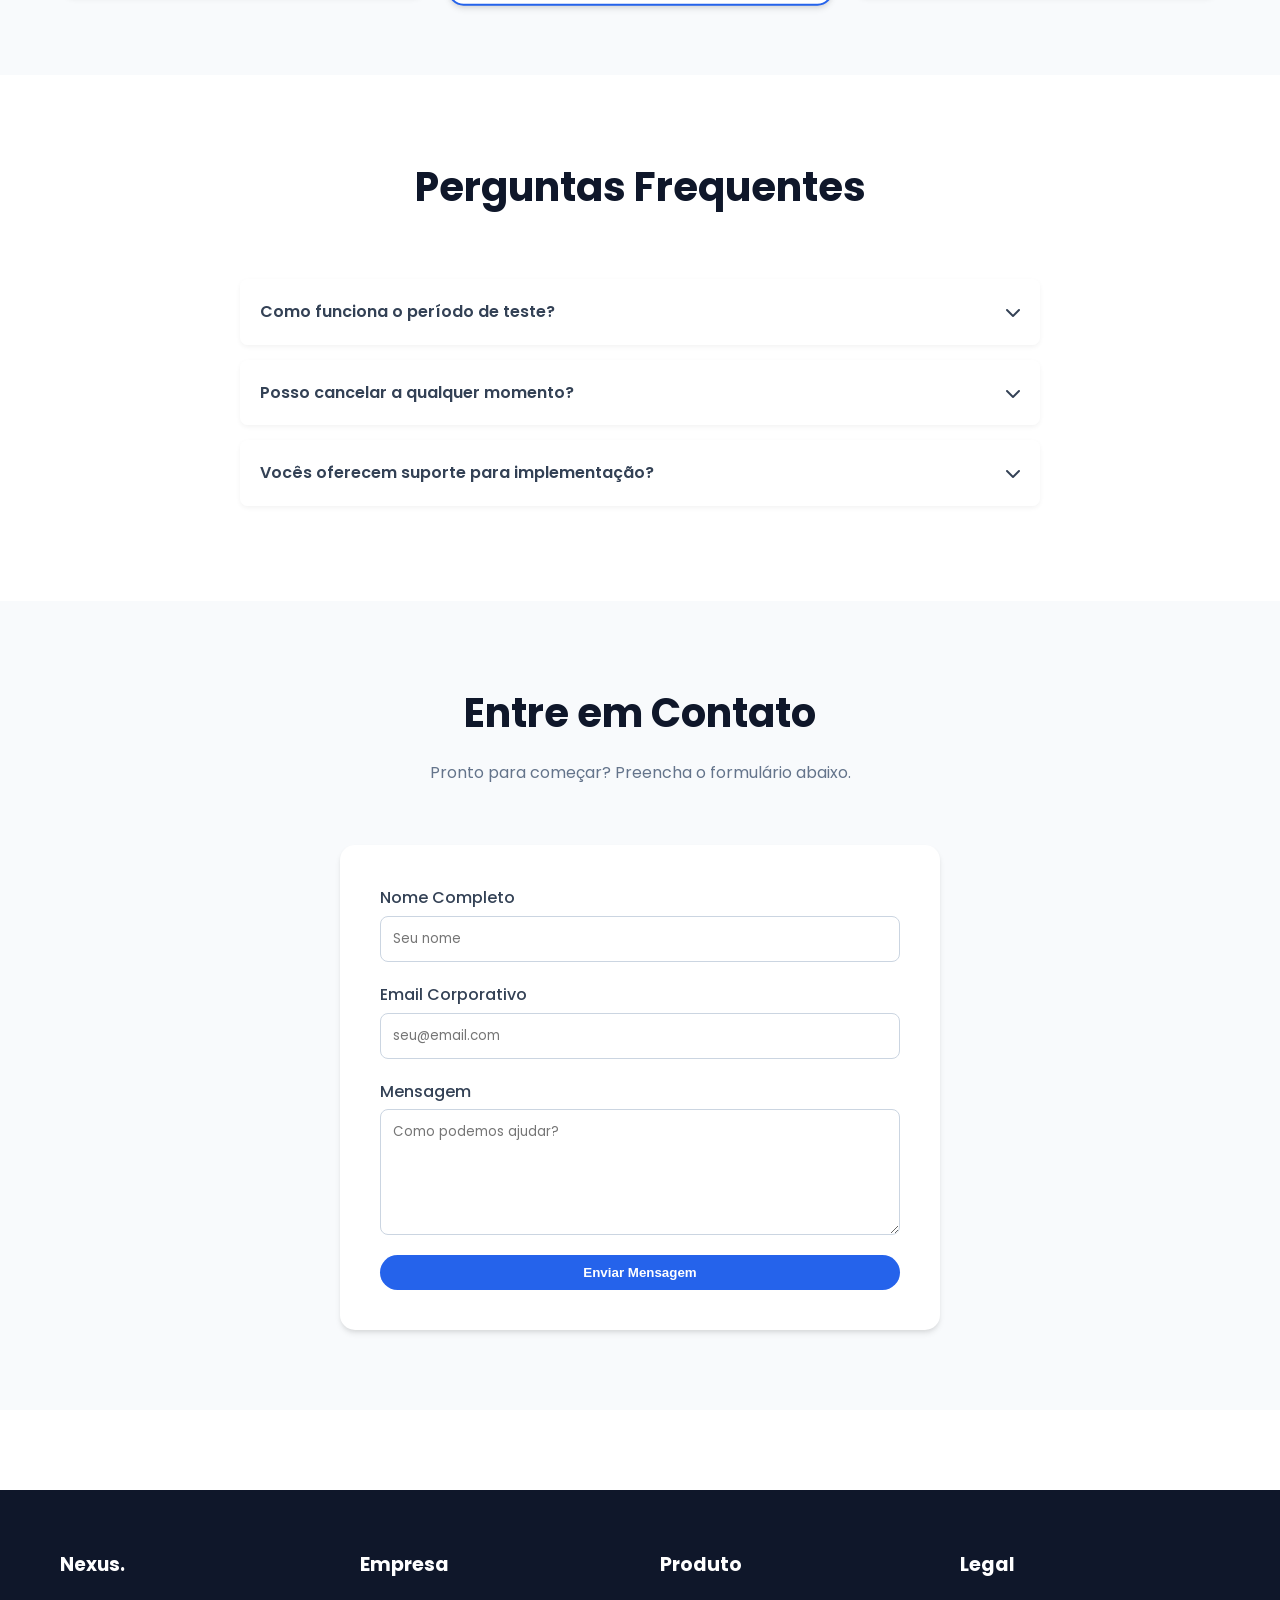
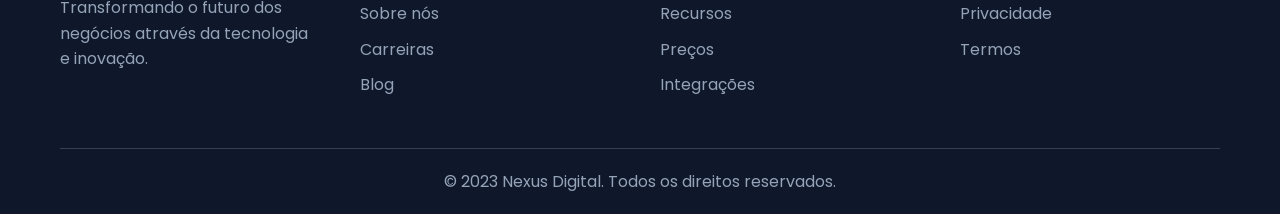
==== commit 28f1a023: "primeiro commit do portfolio" ====
--- a/projetos/Landing-page/index.html
+++ b/projetos/Landing-page/index.html
@@ -1,4 +1,4 @@
-<!DOCTYPE html>
+git <!DOCTYPE html>
 <html lang="pt-br">
 
 <head>
@@ -814,7 +814,7 @@
                 </div>
             </div>
             <div class="copyright">
-                <p>&copy; 2026 NovaCore Digital. Todos os direitos reservados.</p>
+                <p>&copy; 2023 Nexus Digital. Todos os direitos reservados.</p>
             </div>
         </div>
     </footer>
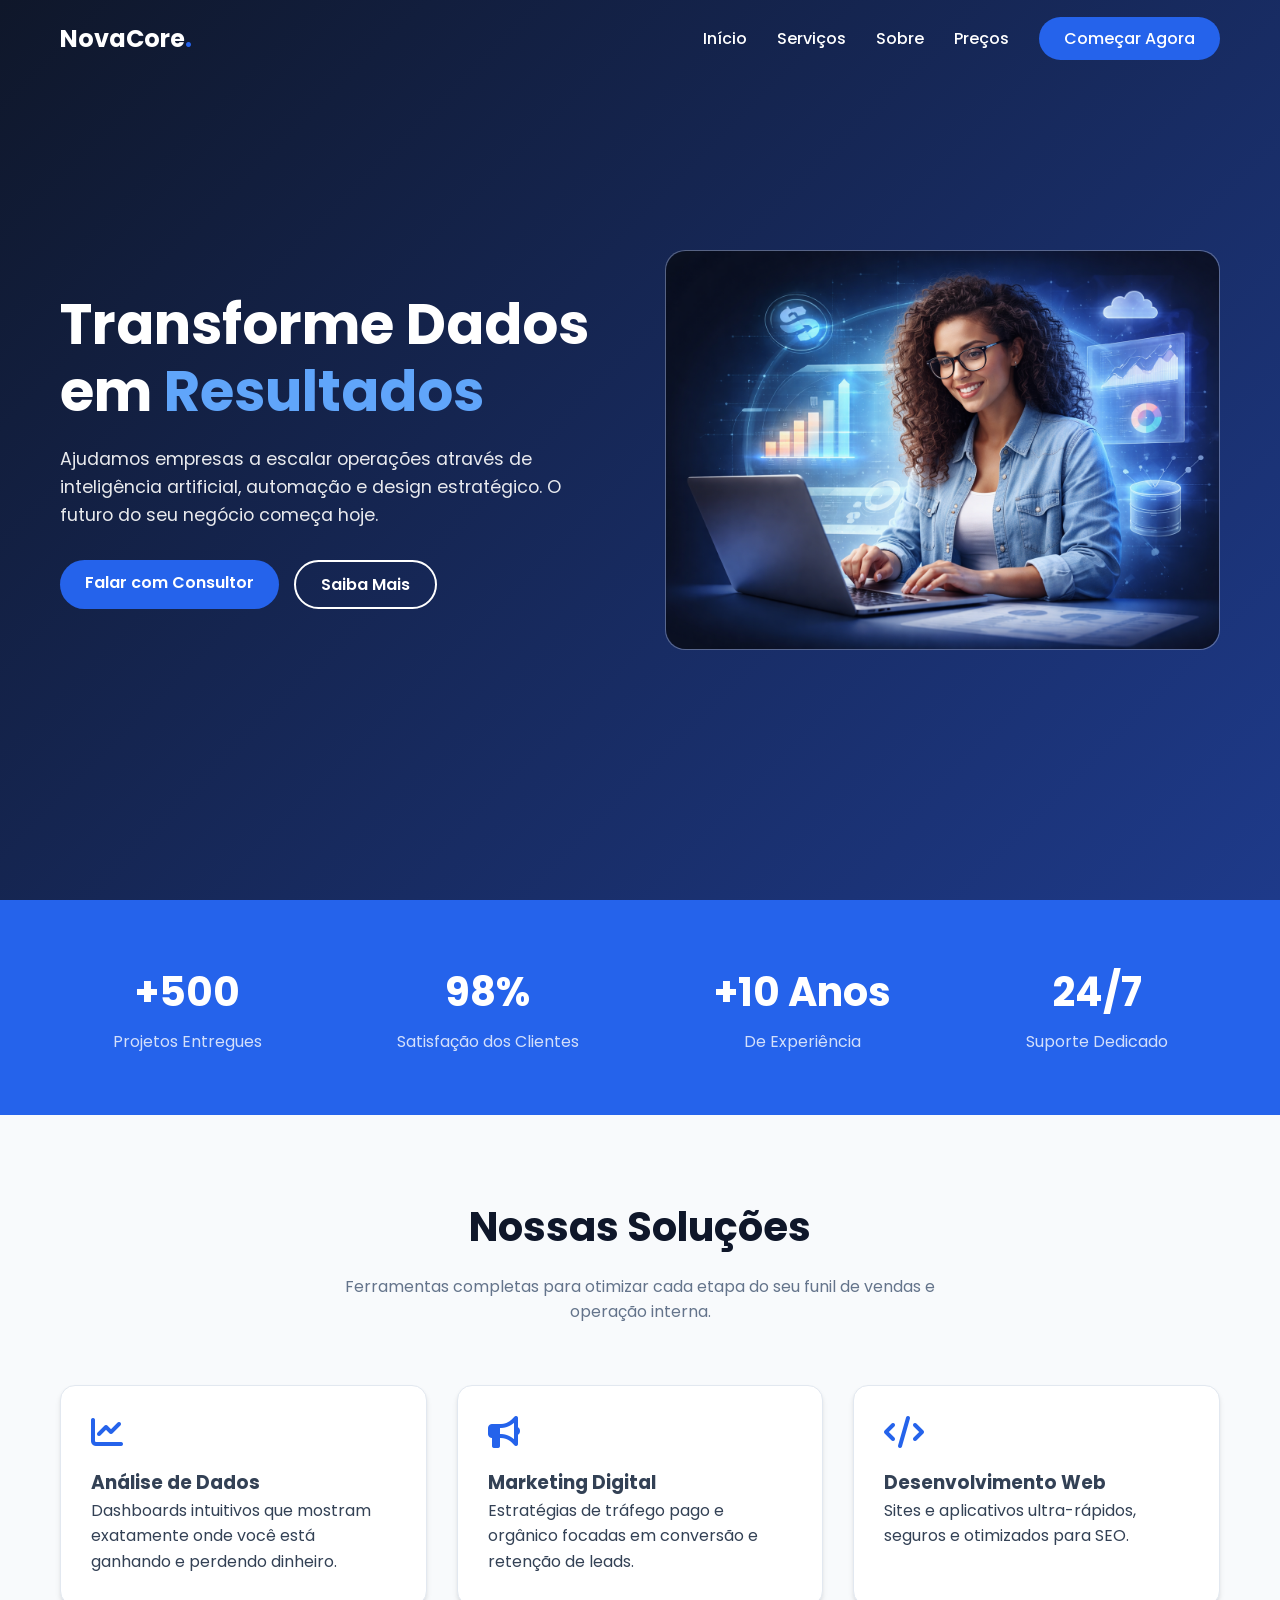
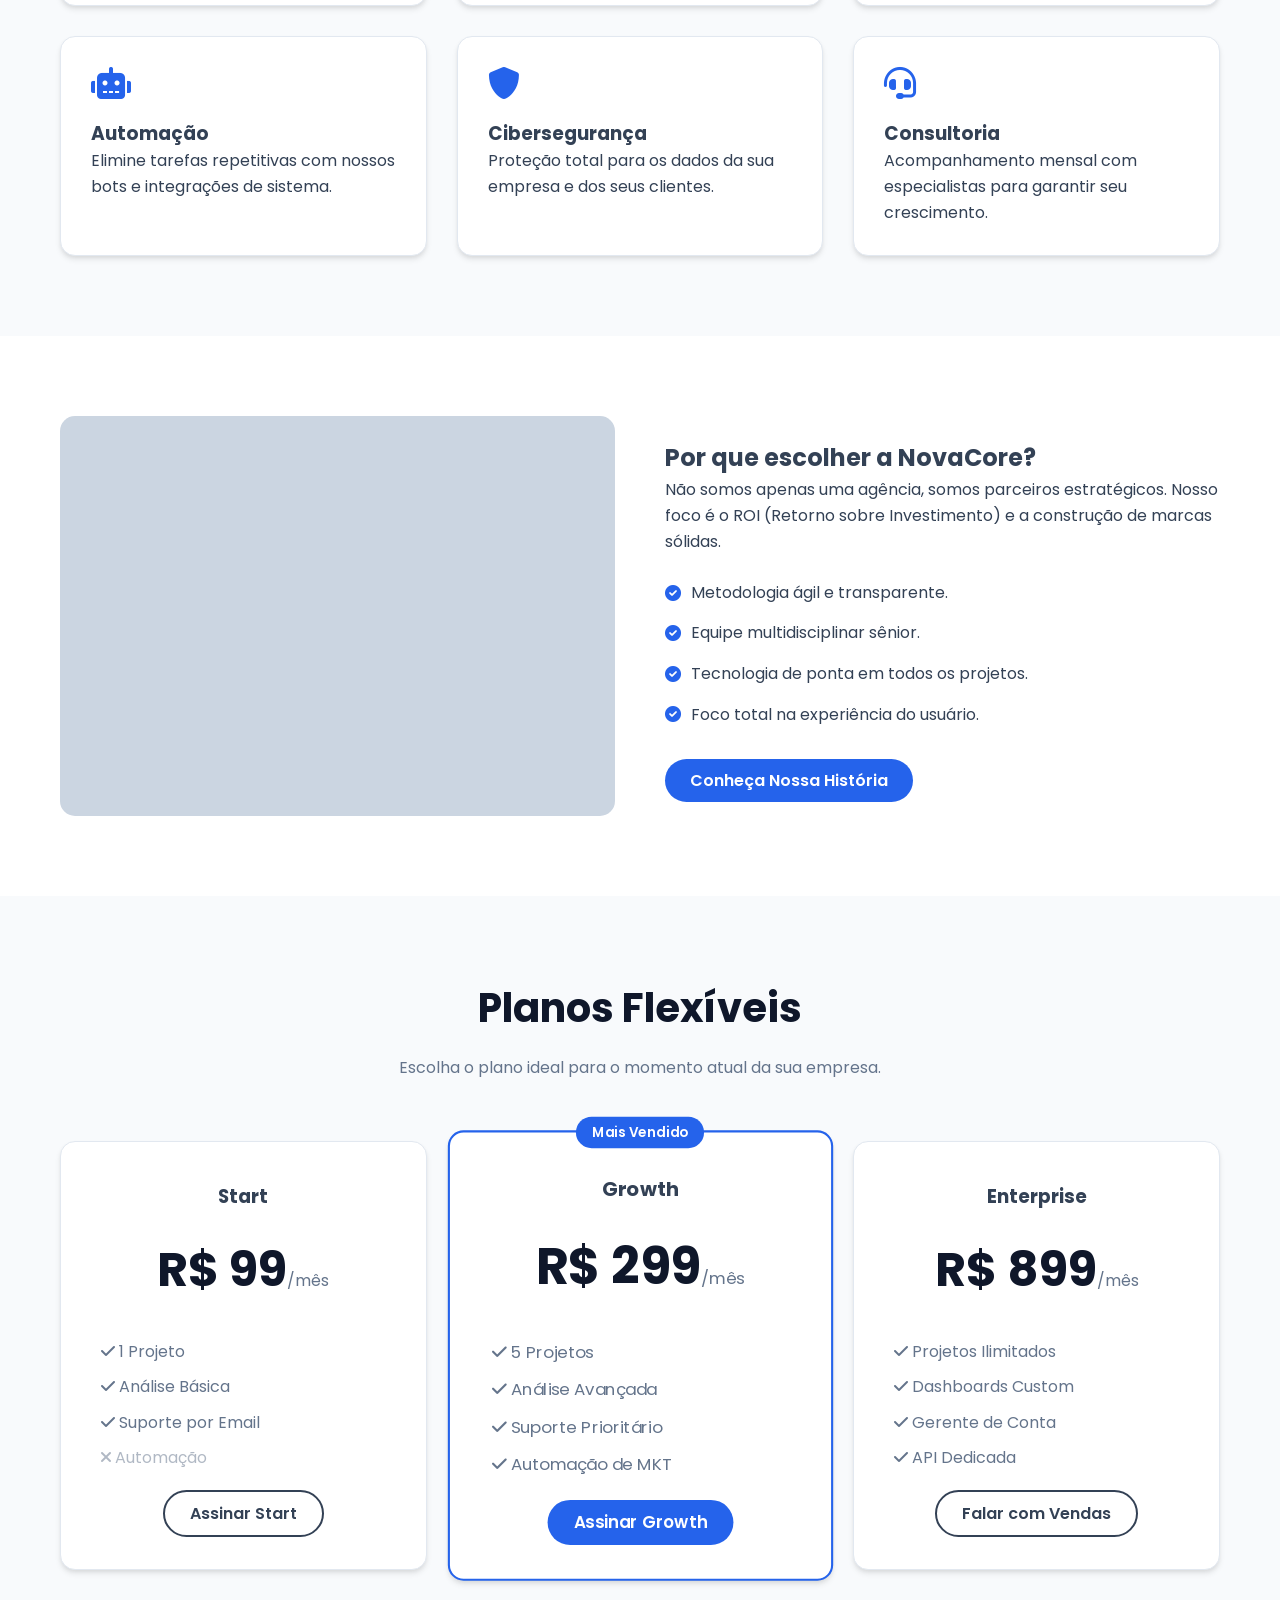
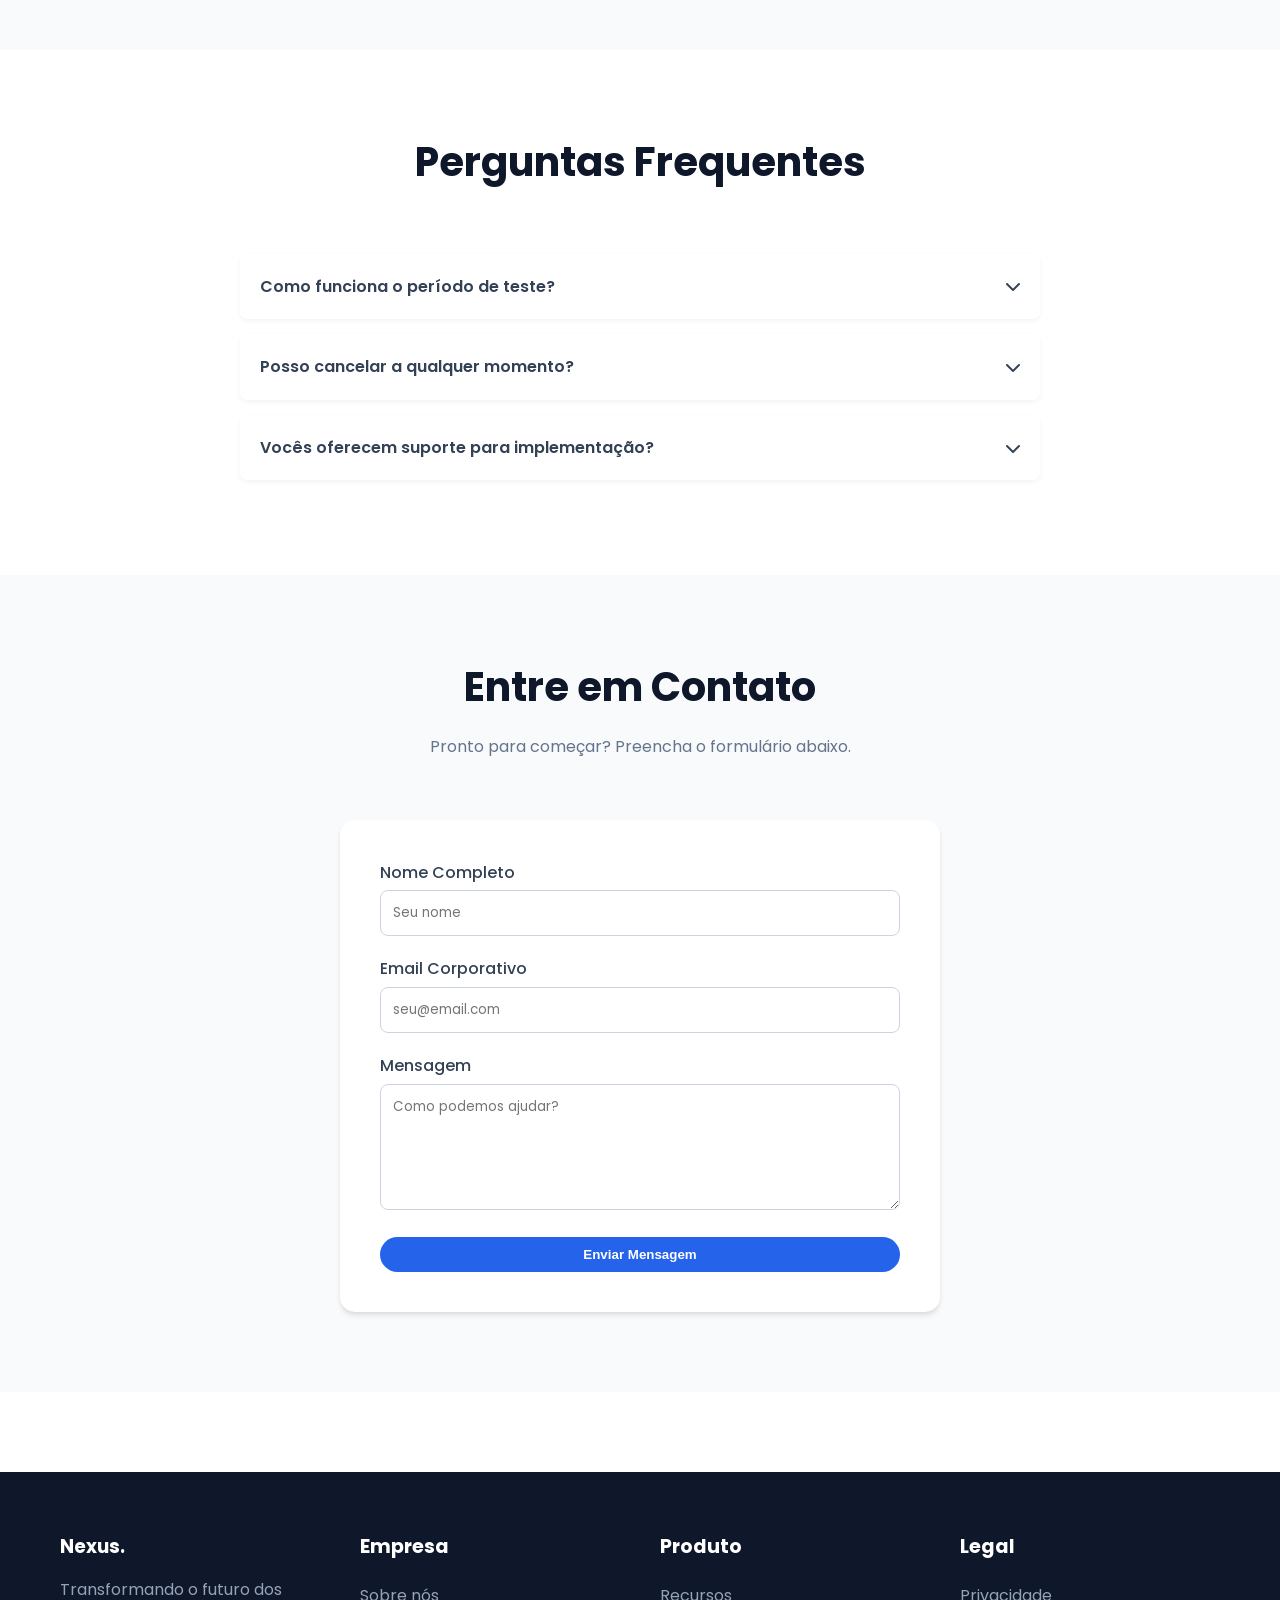
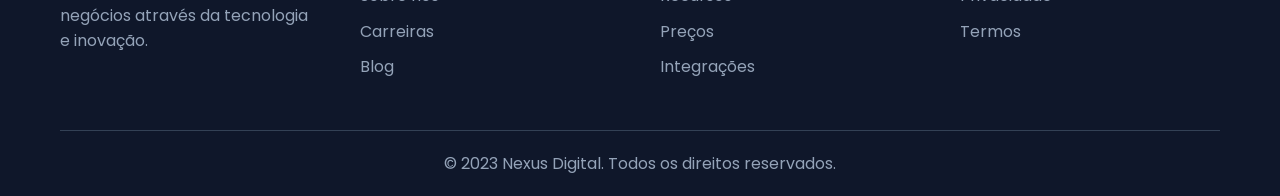
==== commit 6acb6572: "corrigindo estrutura HTML" ====
--- a/projetos/Landing-page/index.html
+++ b/projetos/Landing-page/index.html
@@ -1,4 +1,4 @@
-git <!DOCTYPE html>
+<!DOCTYPE html>
 <html lang="pt-br">
 
 <head>
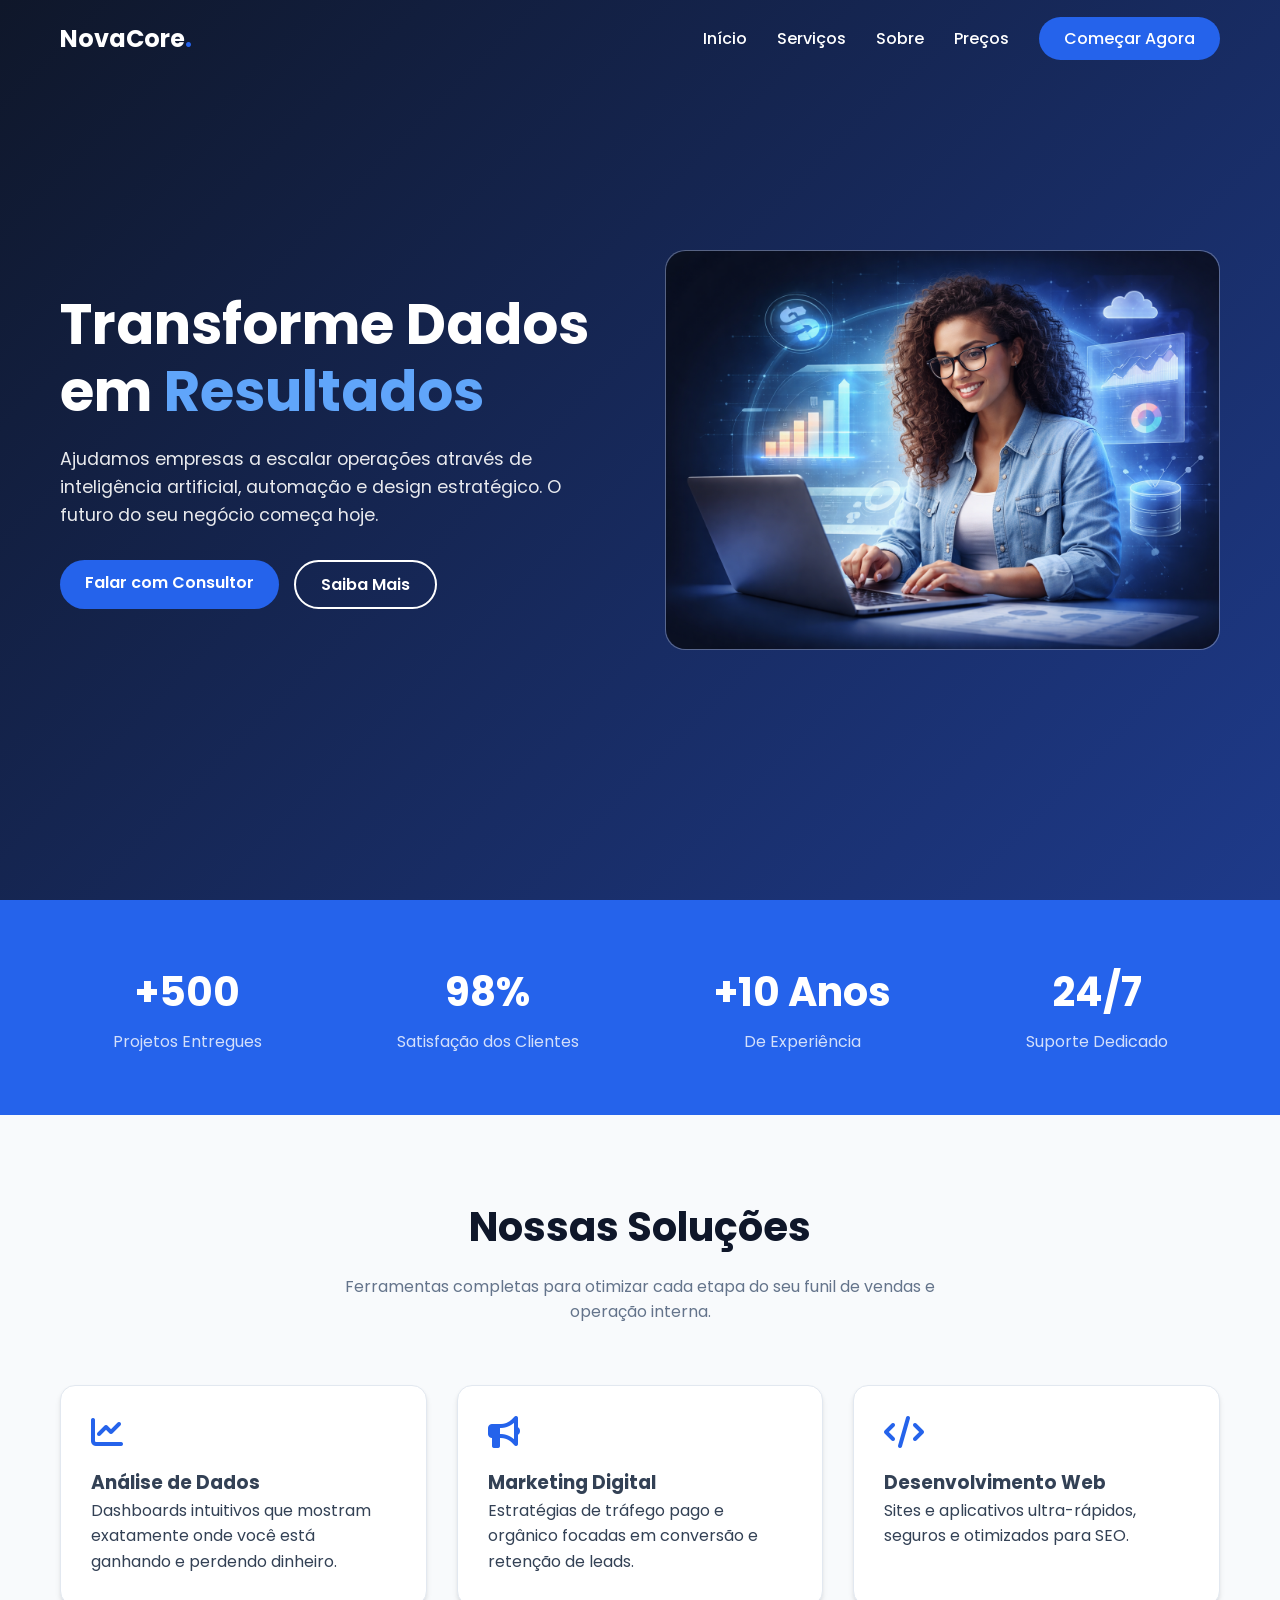
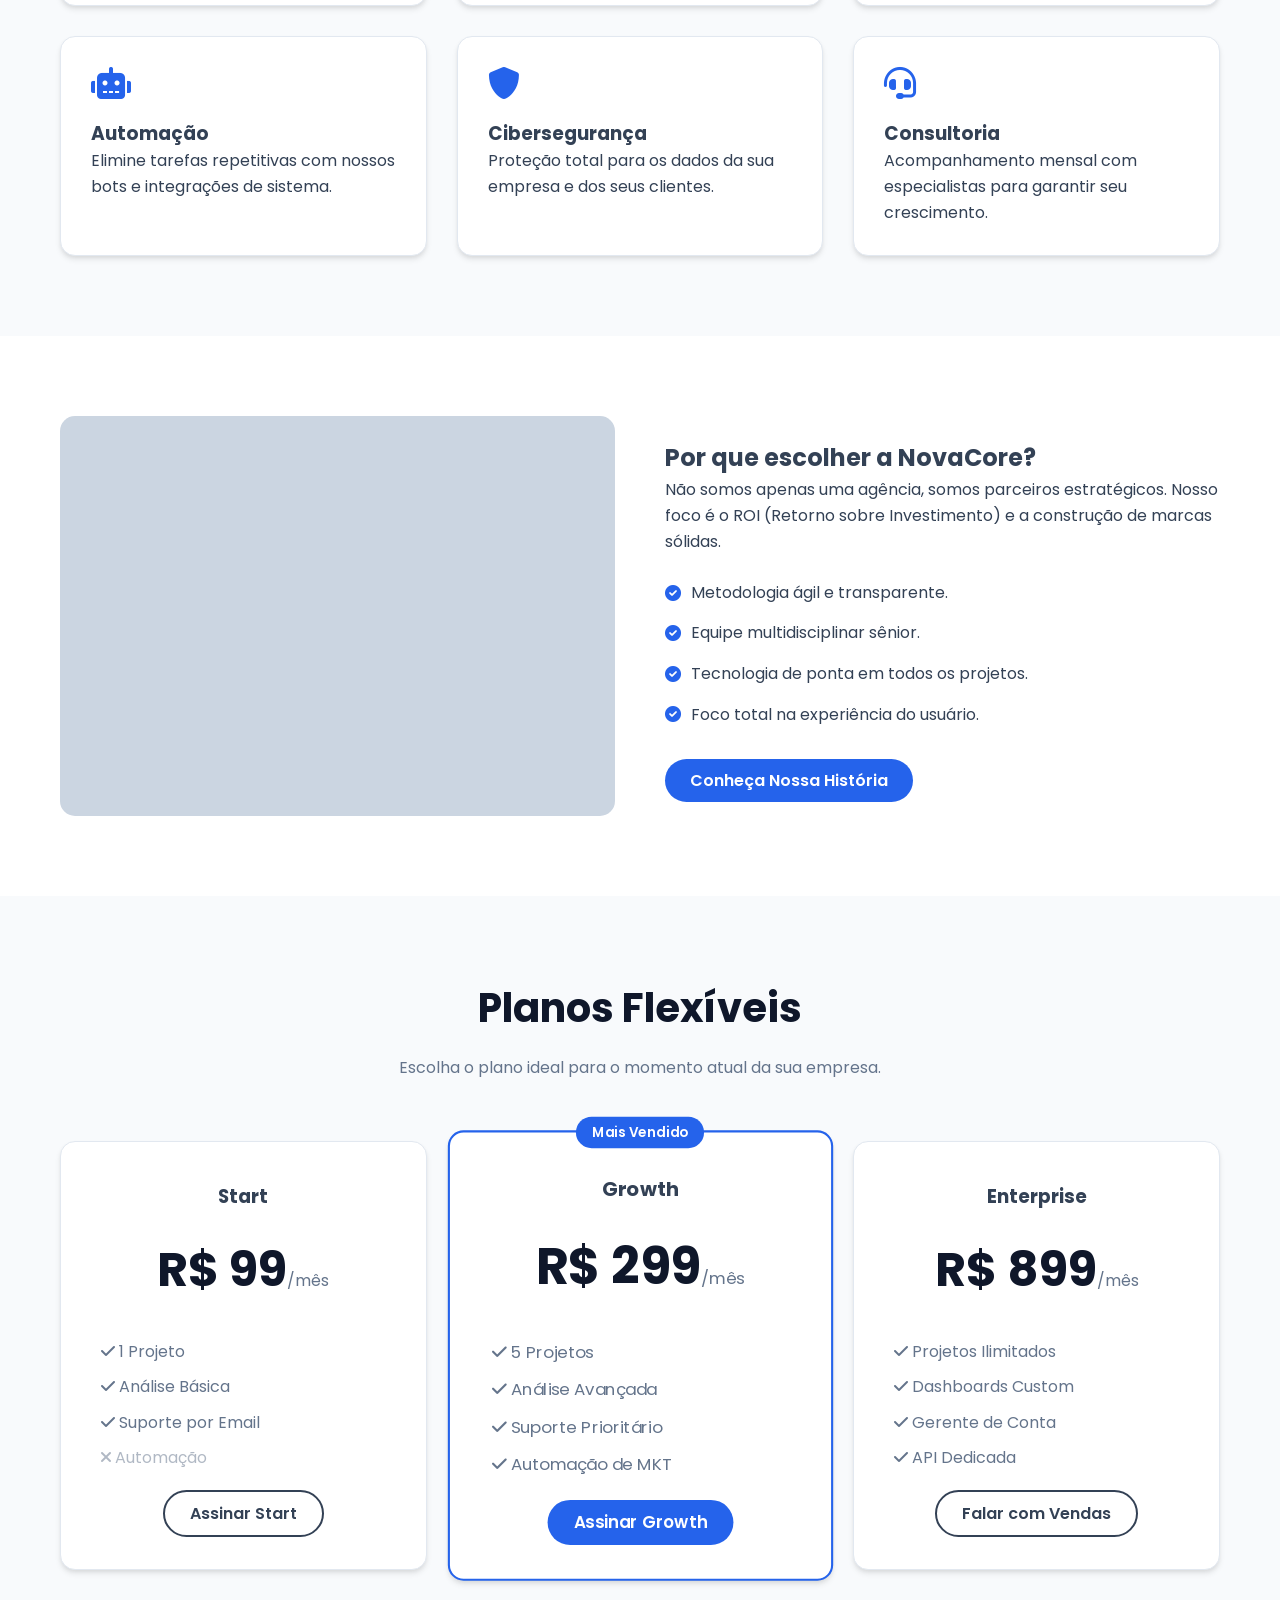
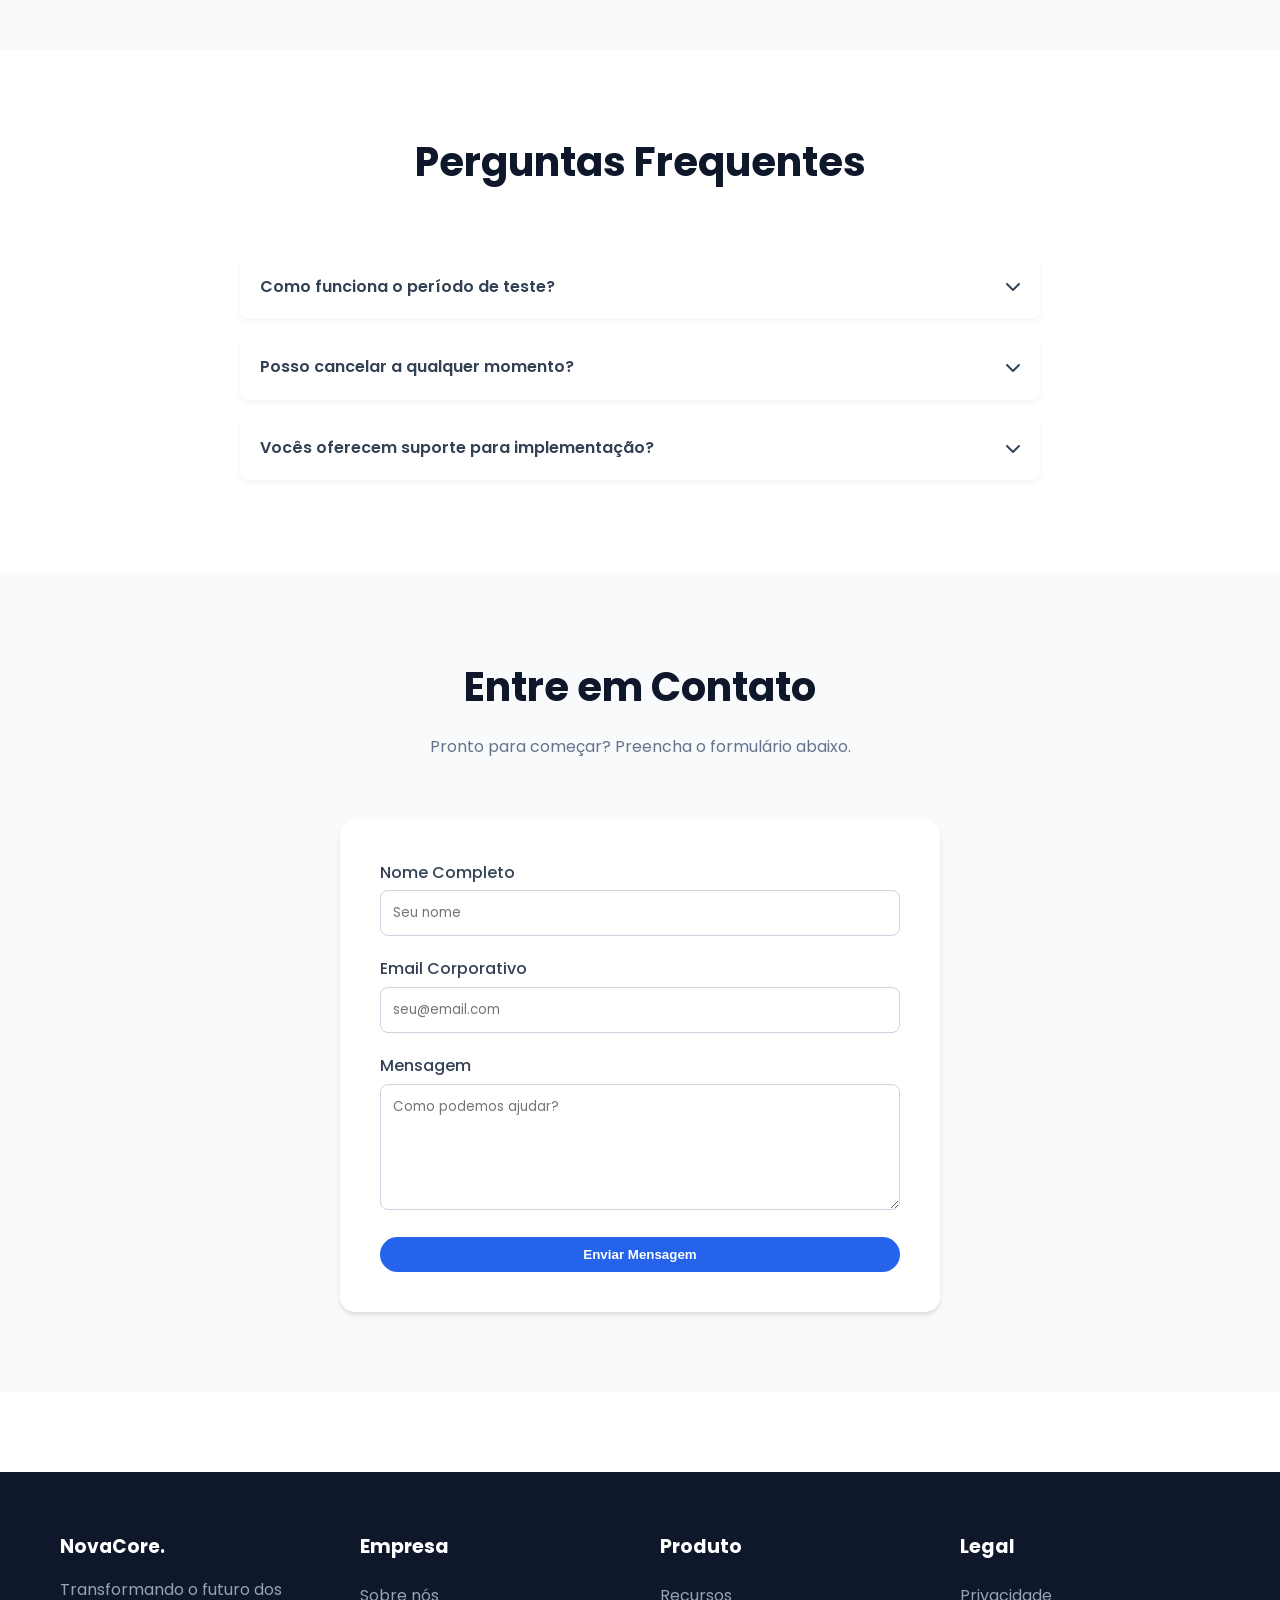
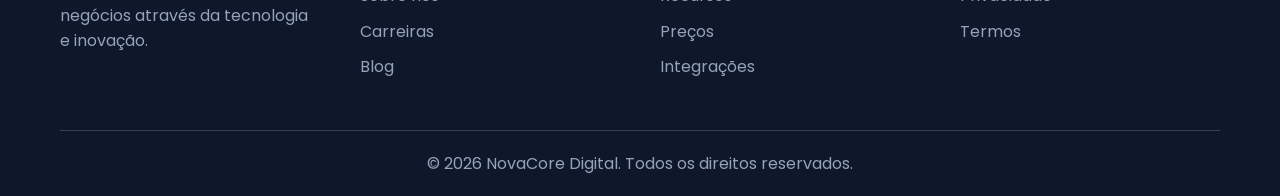
==== commit 89f8f280: "Atualizando landing page" ====
--- a/projetos/Landing-page/index.html
+++ b/projetos/Landing-page/index.html
@@ -785,7 +785,7 @@
         <div class="container">
             <div class="footer-grid">
                 <div class="footer-col">
-                    <h3>Nexus.</h3>
+                    <h3>NovaCore.</h3>
                     <p style="margin-top: 15px; color: #94a3b8;">Transformando o futuro dos negócios através da
                         tecnologia e inovação.</p>
                 </div>
@@ -814,7 +814,7 @@
                 </div>
             </div>
             <div class="copyright">
-                <p>&copy; 2023 Nexus Digital. Todos os direitos reservados.</p>
+                <p>&copy; 2026 NovaCore Digital. Todos os direitos reservados.</p>
             </div>
         </div>
     </footer>
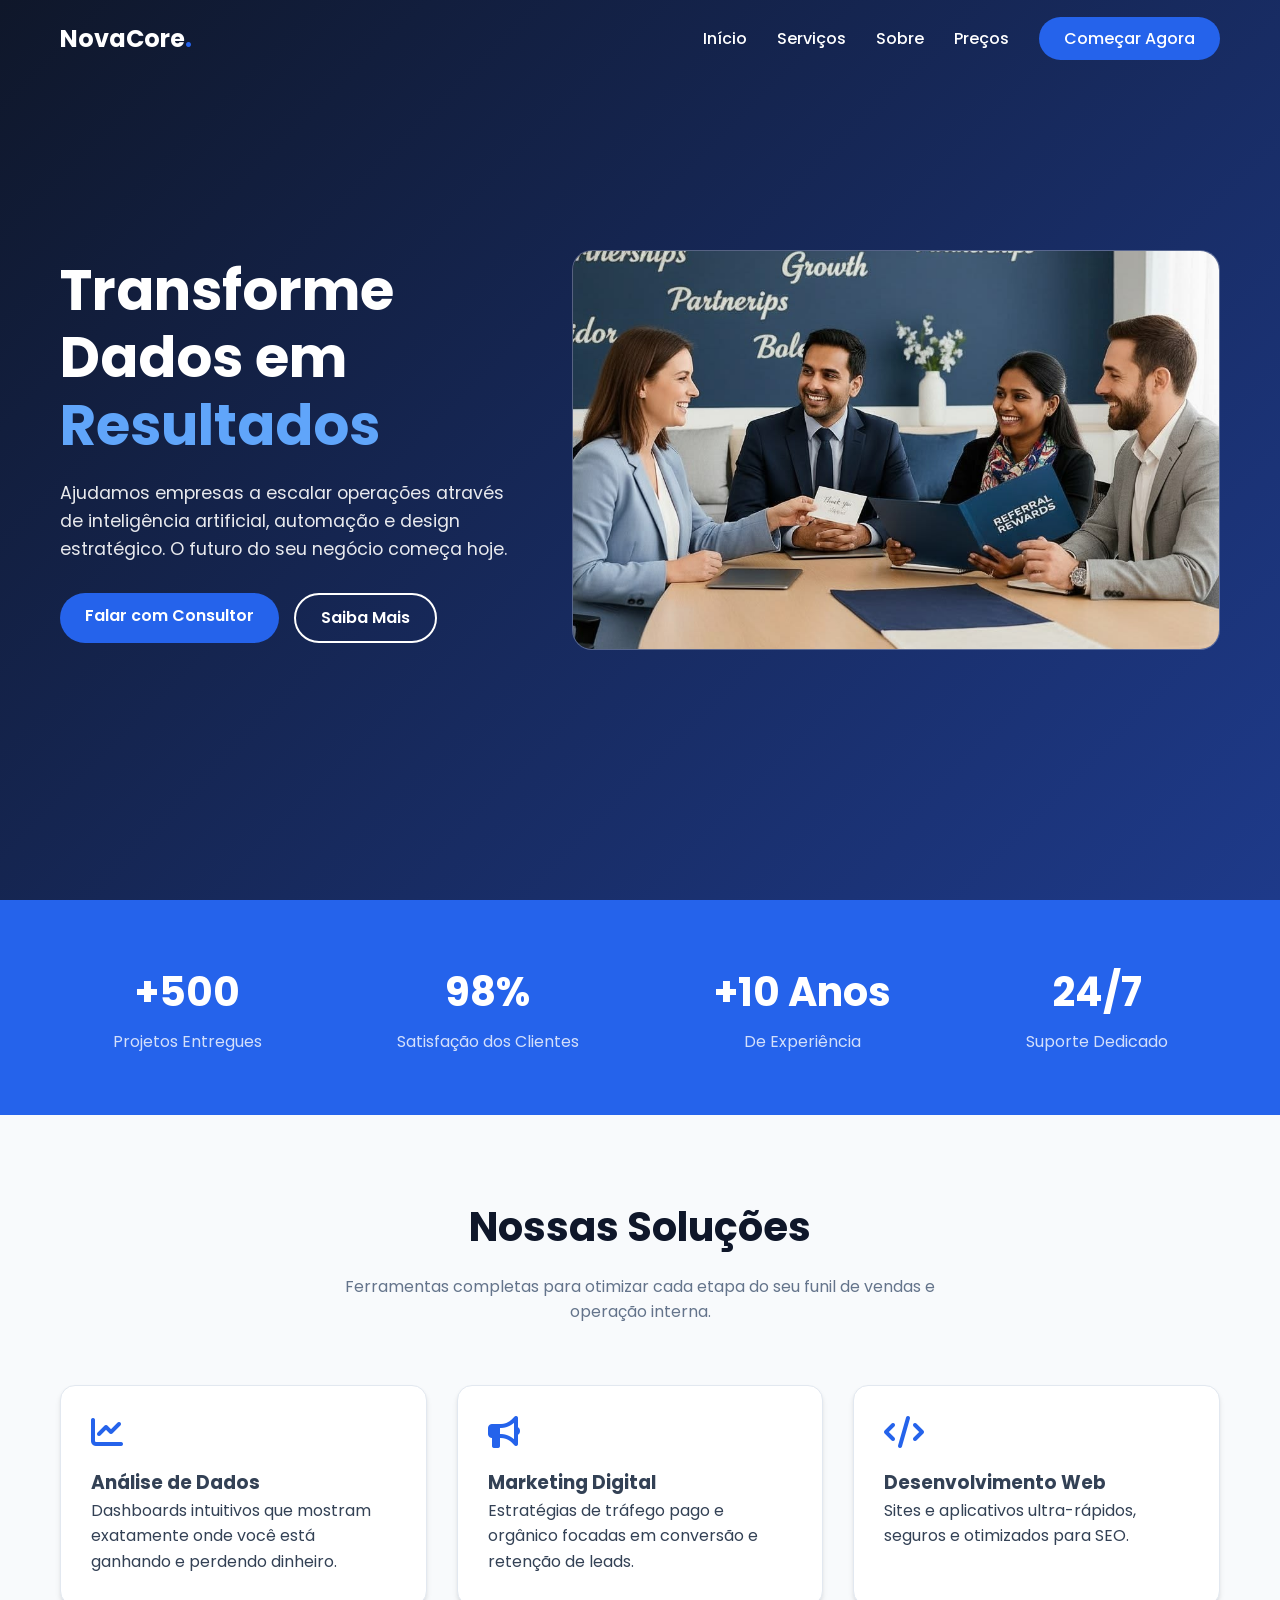
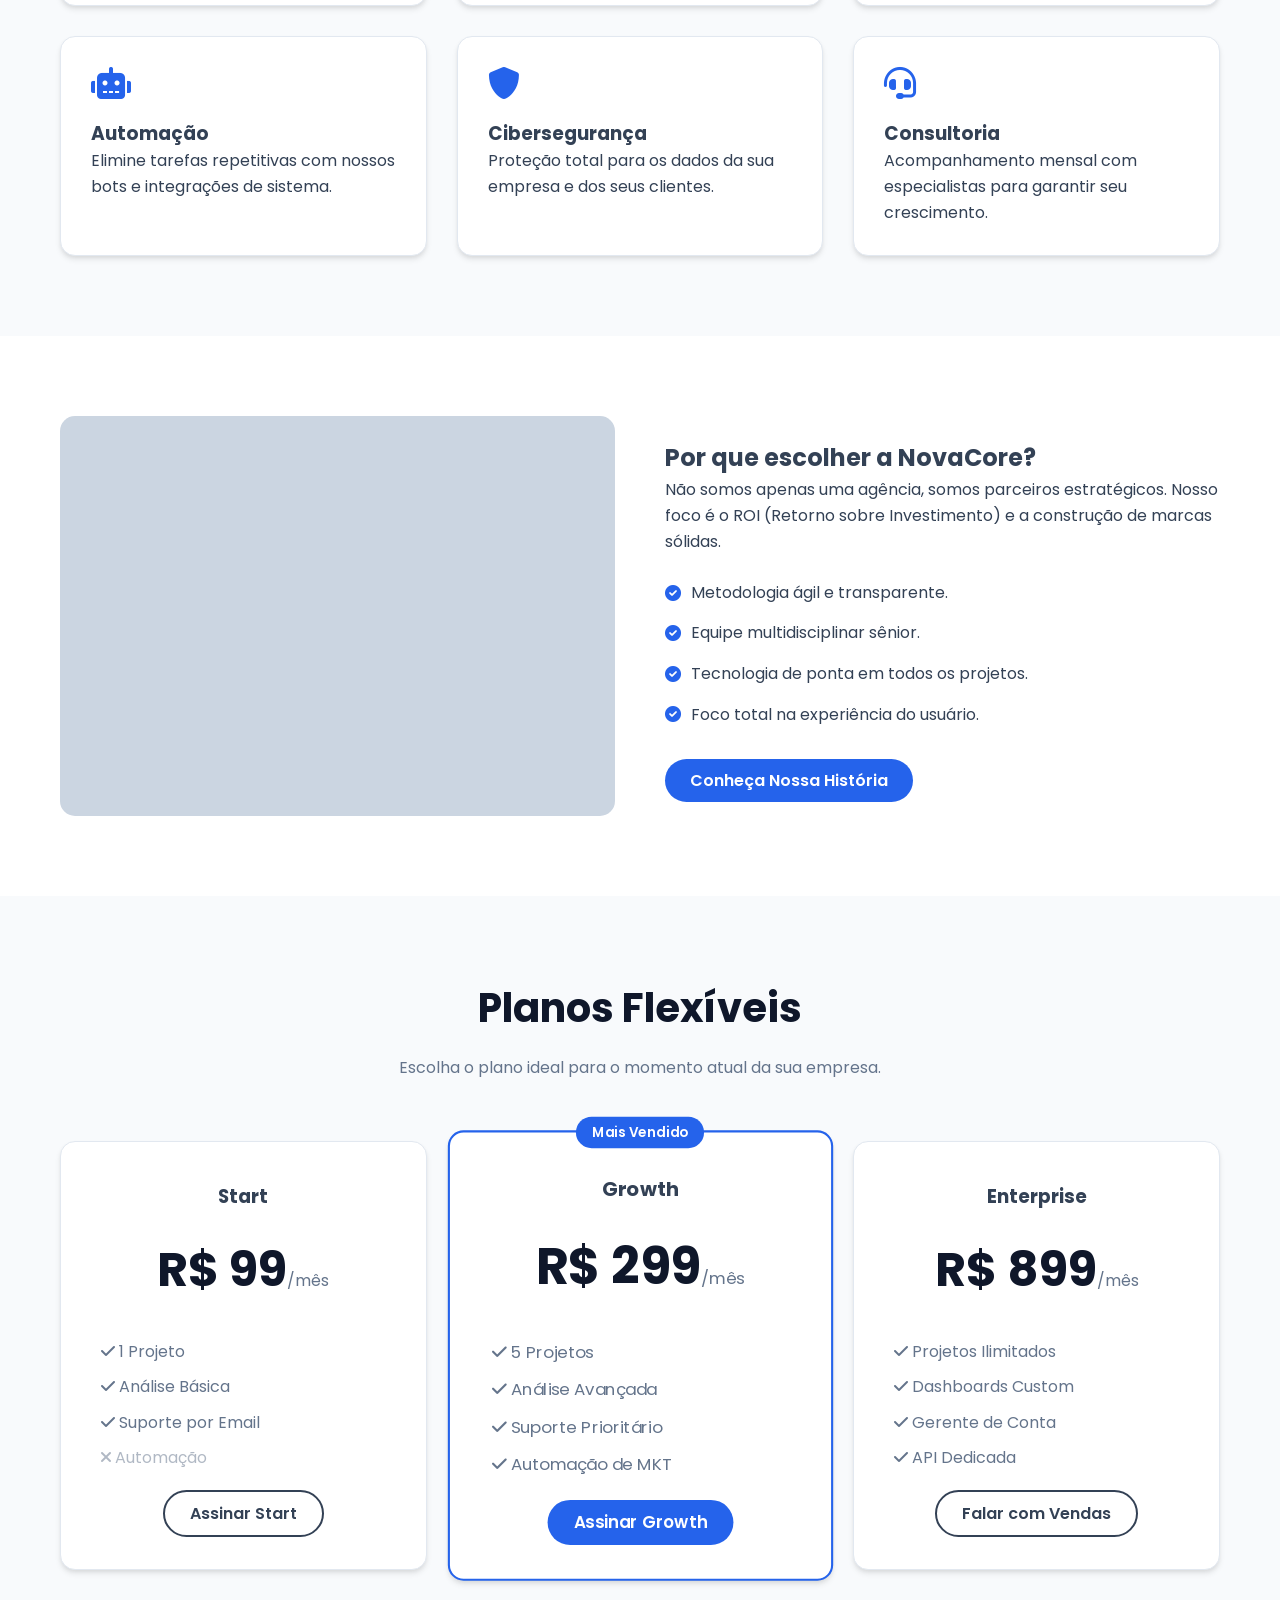
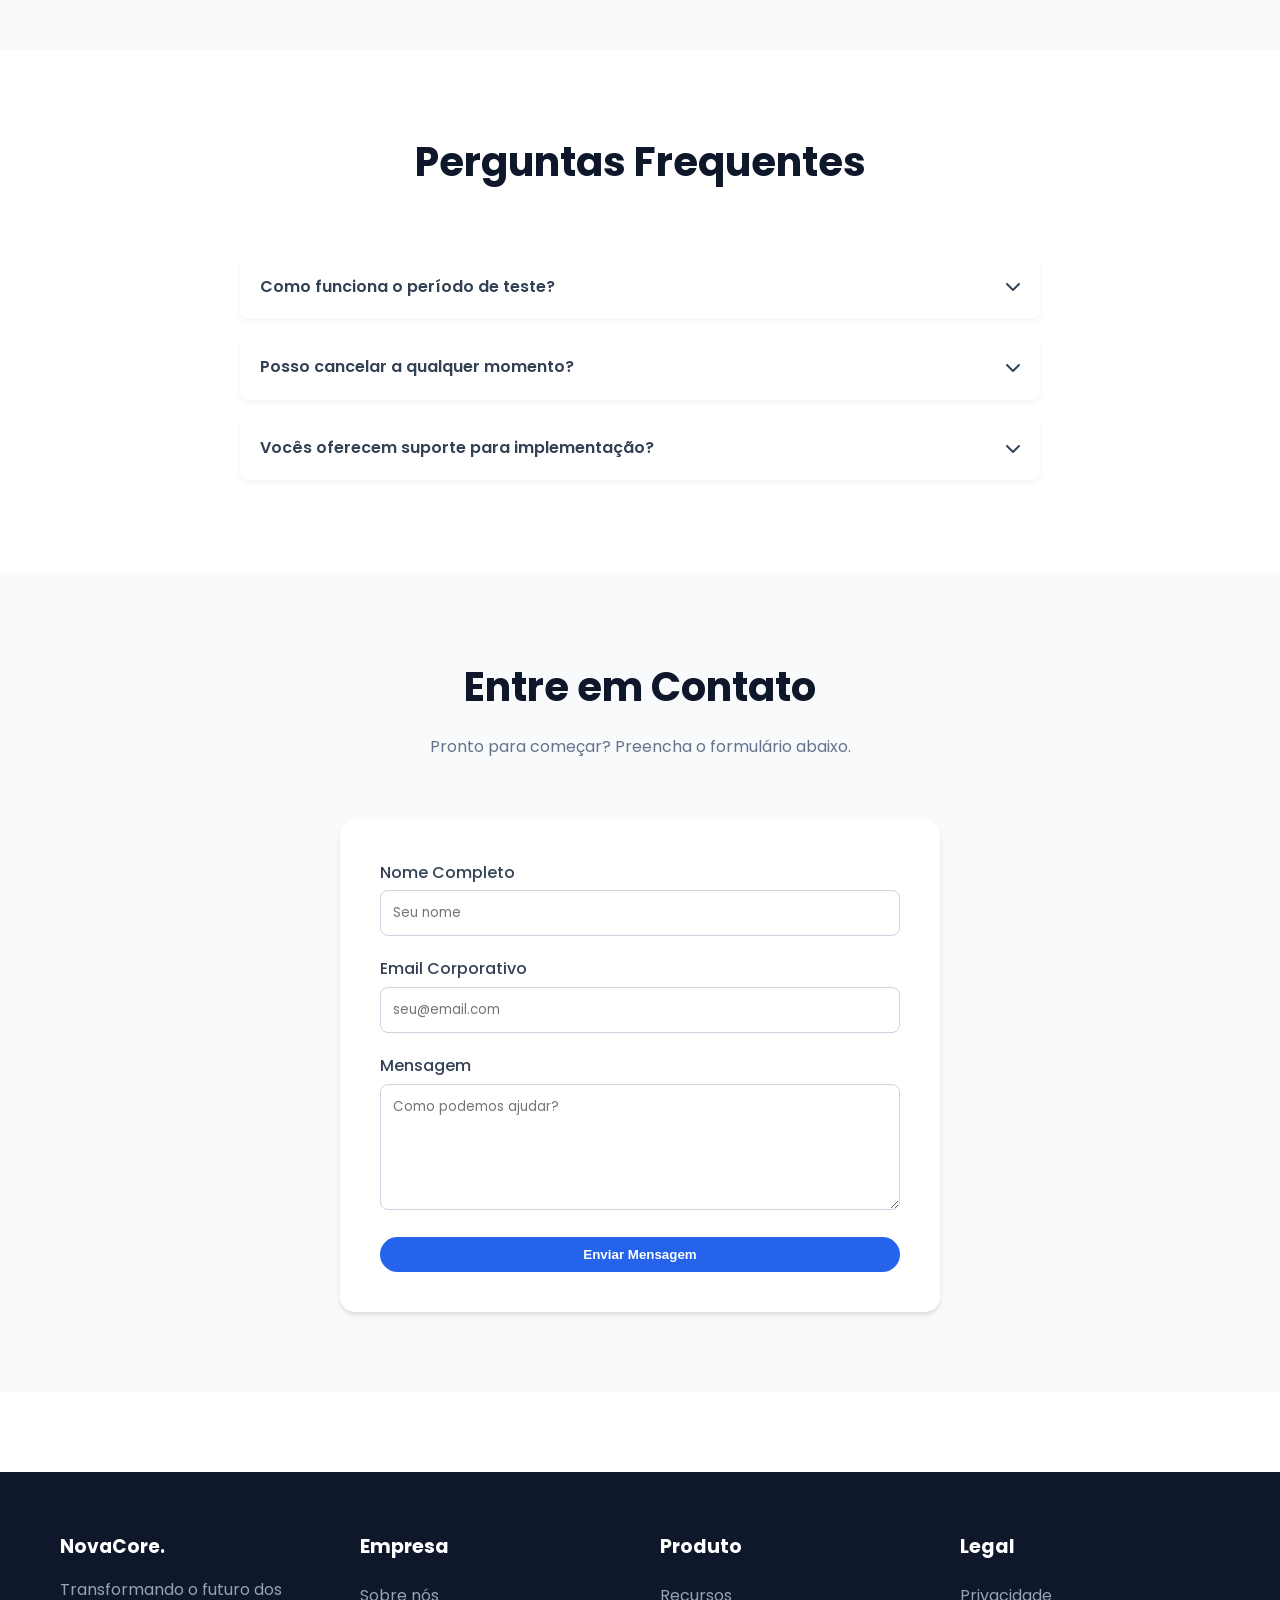
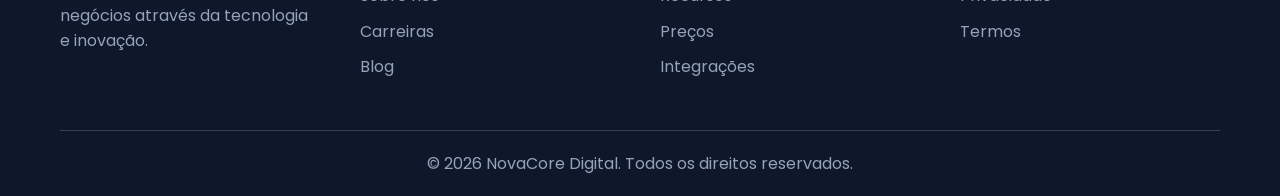
==== commit 6547b22e: "primeiro commit" ====
--- a/projetos/Landing-page/index.html
+++ b/projetos/Landing-page/index.html
@@ -150,15 +150,15 @@
         }
 
         .hero-image img {
+            height: 110%;
             width: 100%;
-            height: 100%;
             object-fit: cover;
-            border-radius: 20px;
+            filter: drop-shadow(0 20px 40px rgba(0, 0, 0, 0.4));
         }
 
         .hero-content {
             display: grid;
-            grid-template-columns: 1fr 1fr;
+            grid-template-columns: 1fr 1.4fr;
             gap: 50px;
             align-items: center;
         }
@@ -202,8 +202,17 @@
             display: flex;
             align-items: center;
             justify-content: center;
+            overflow: hidden;
             backdrop-filter: blur(10px);
             border: 1px solid rgba(255, 255, 255, 0.2);
+        }
+
+
+        .hero-image img {
+            height: 100%;
+            width: 100%;
+            object-fit: cover;
+            filter: drop-shadow(0 20px 40px rgba(0, 0, 0, 0.4));
         }
 
         /* --- 4. SECTIONS GERAIS --- */
@@ -572,7 +581,7 @@
                     </div>
                 </div>
                 <div class="hero-image">
-                    <img src="img/imagem01.png" alt="Imagem tecnologia">
+                    <img src="img/preview-land.png" alt="Imagem mulher">
                 </div>
             </div>
         </div>
